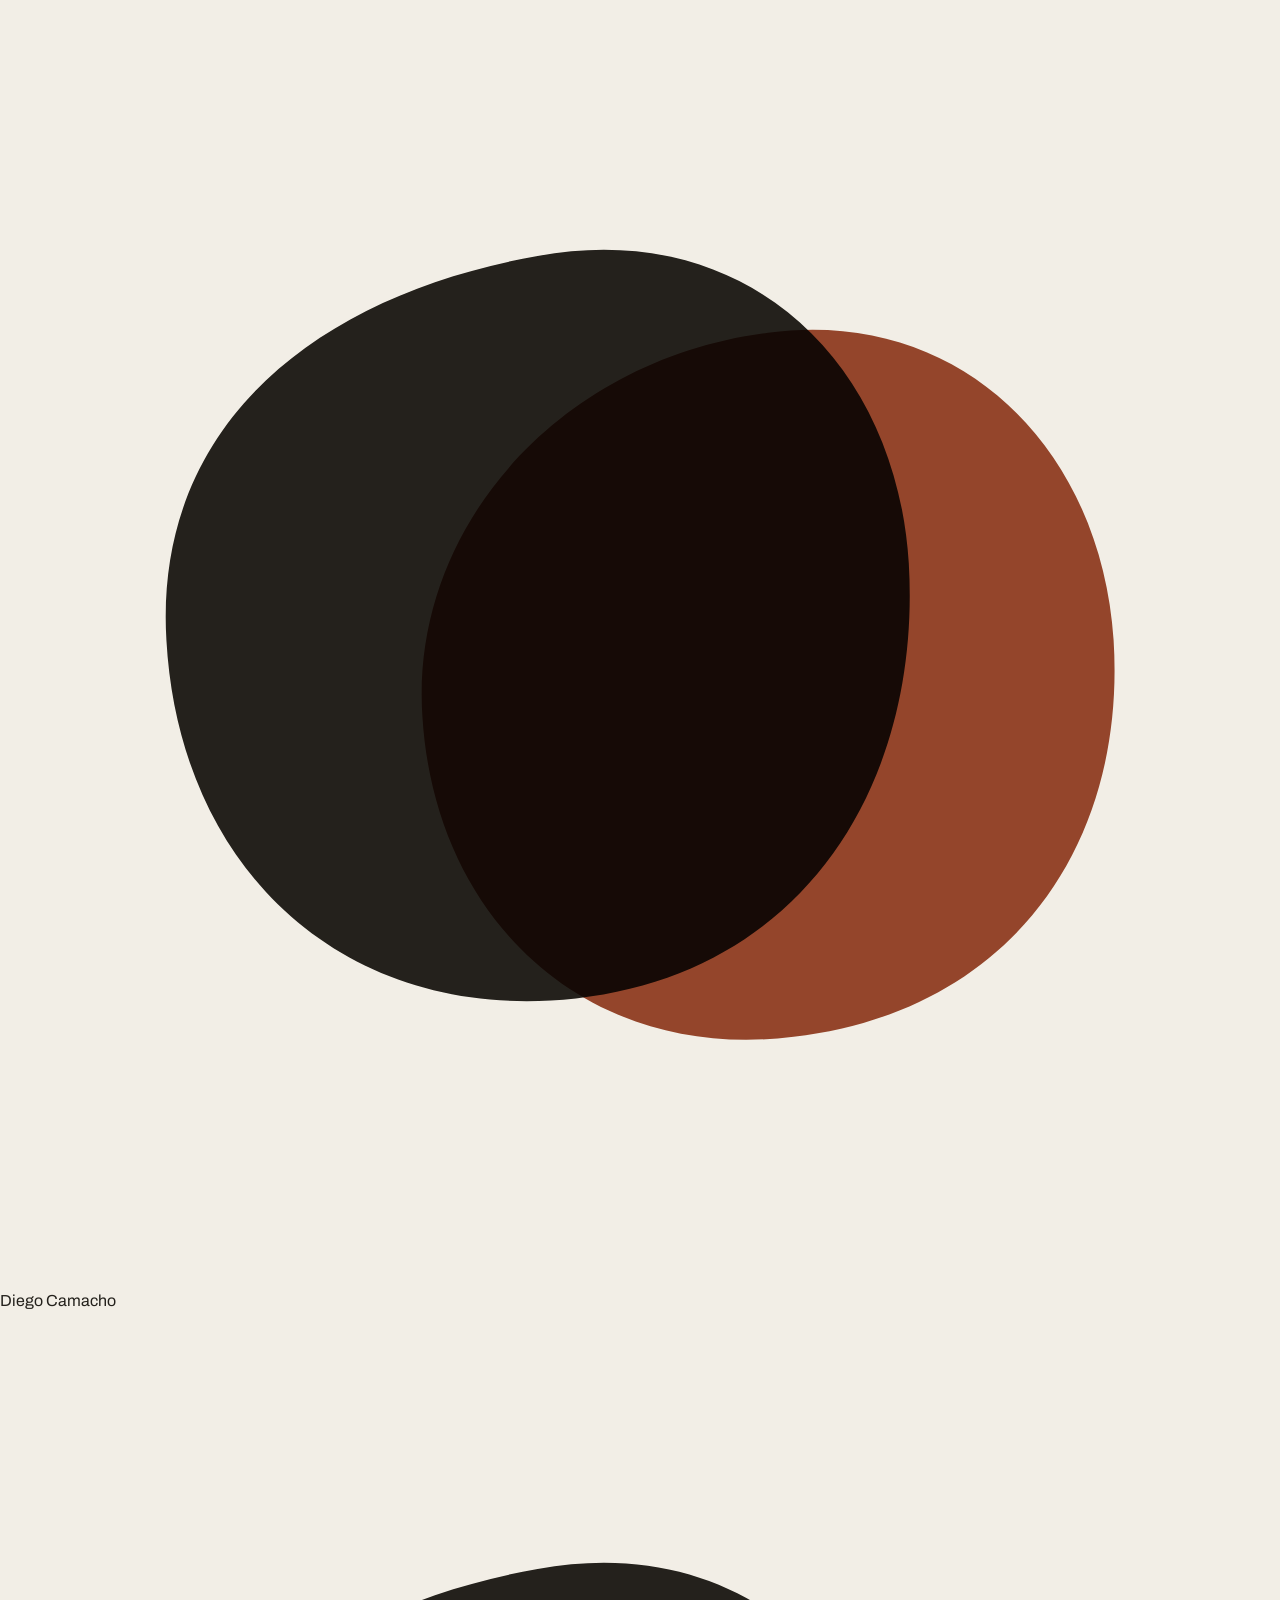
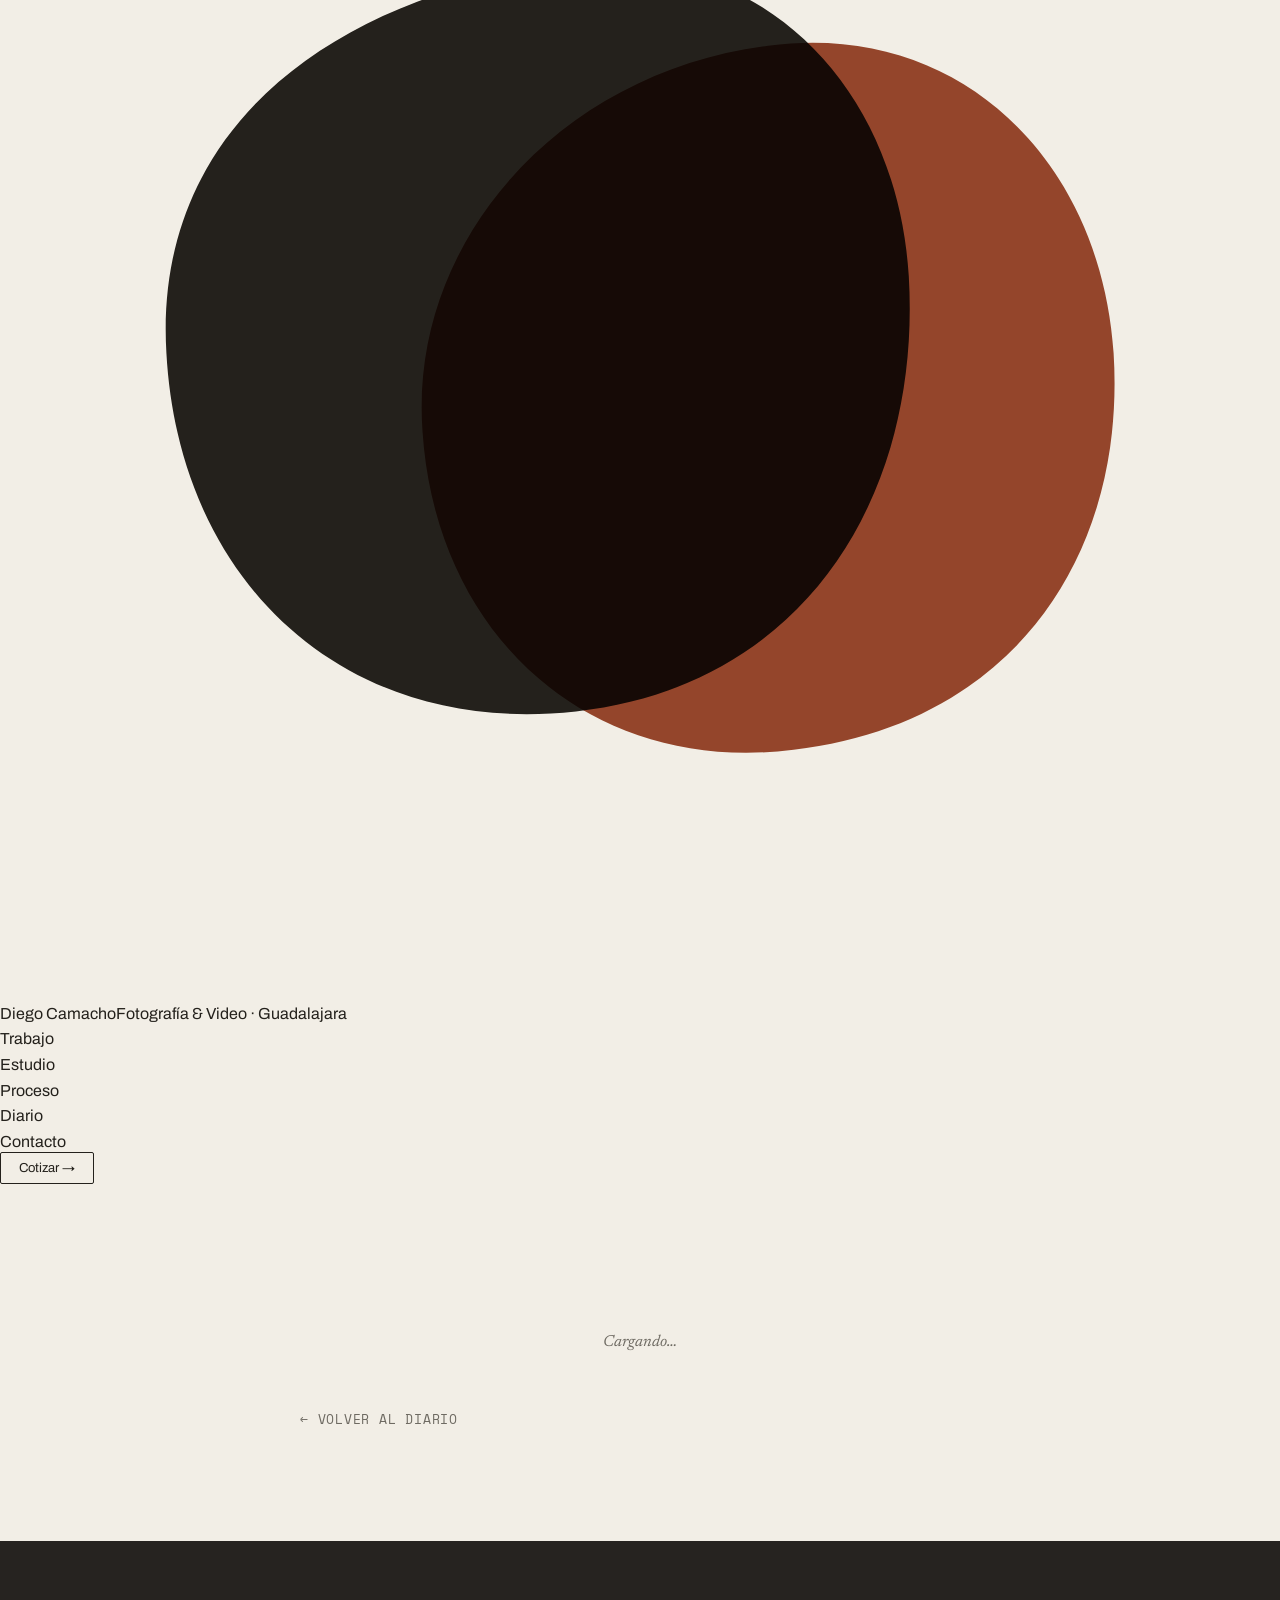
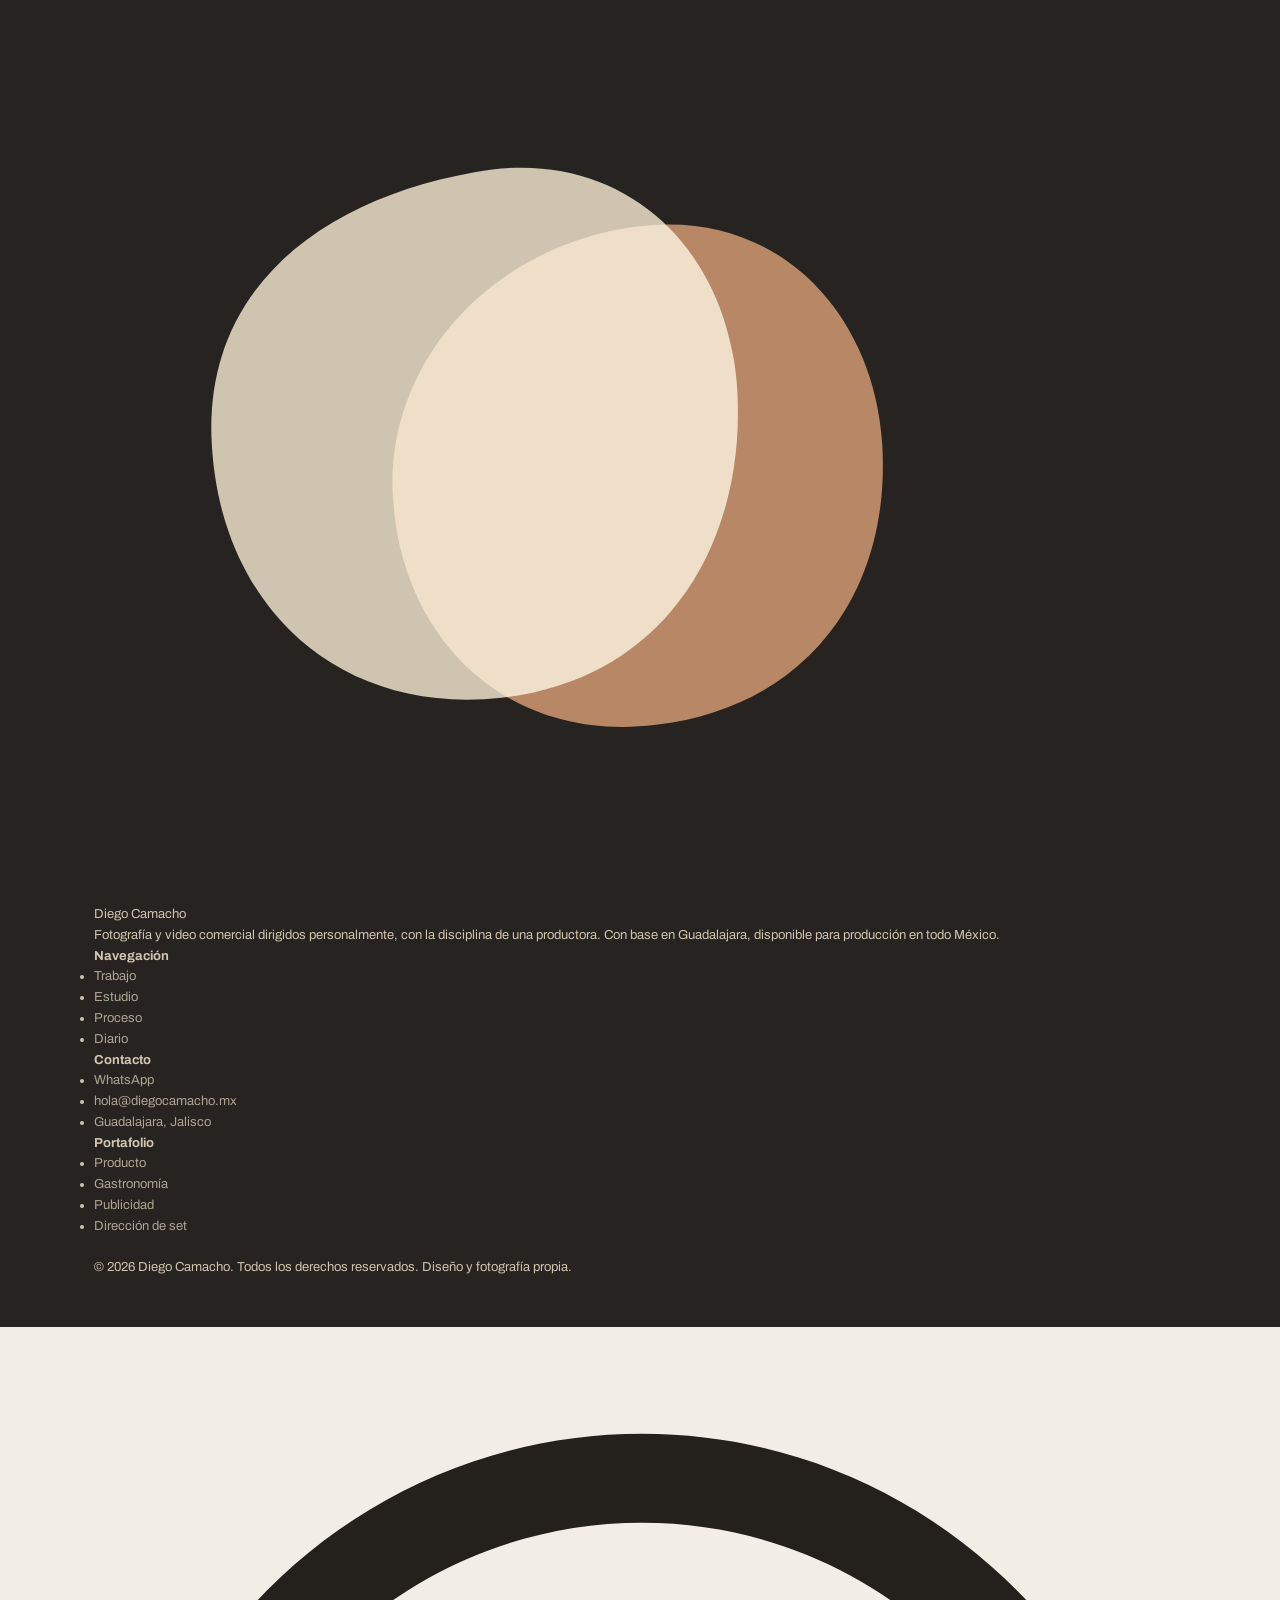
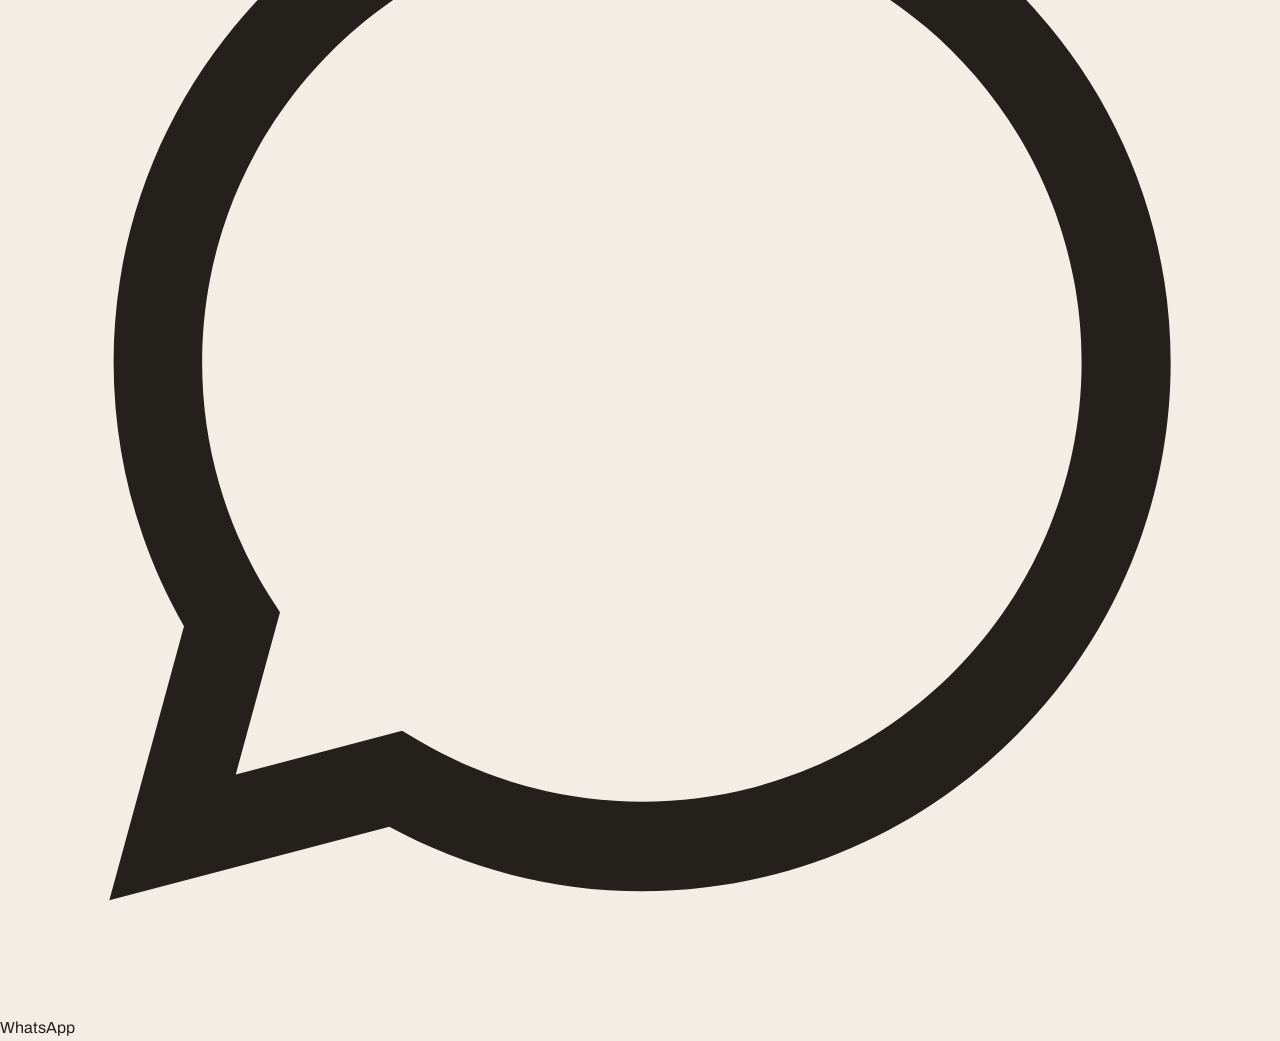
==== diario-post.html @ 1f3a3c50 "Add files via upload" ====
<!DOCTYPE html>
<html lang="es">
<head>
<meta charset="UTF-8">
<meta name="viewport" content="width=device-width, initial-scale=1.0">

<title>Diario — Diego Camacho</title>
<meta name="description" content="Artículo del diario de Diego Camacho.">
<link rel="canonical" href="https://www.diegocamacho.mx/diario-post.html">
<link rel="icon" href="assets/favicon.ico">
<link rel="apple-touch-icon" href="assets/apple-touch-icon.png">

<meta property="og:type" content="website">
<meta property="og:url" content="https://www.diegocamacho.mx/diario-post.html">
<meta property="og:title" content="Diario — Diego Camacho">
<meta property="og:description" content="Artículo del diario de Diego Camacho.">
<meta property="og:locale" content="es_MX">
<meta name="twitter:card" content="summary_large_image">
<meta name="twitter:title" content="Diario — Diego Camacho">
<meta name="twitter:description" content="Artículo del diario de Diego Camacho.">

<script type="application/ld+json">
{
  "@context": "https://schema.org",
  "@type": "Person",
  "@id": "https://www.diegocamacho.mx/#persona",
  "name": "Diego Camacho",
  "jobTitle": "Fotógrafo y director audiovisual comercial",
  "description": "Firma audiovisual de autor con operación de productora. Fotografía y video comercial en Guadalajara, con 16 años de experiencia dirigiendo imagen para marcas.",
  "url": "https://www.diegocamacho.mx/",
  "address": { "@type": "PostalAddress", "addressLocality": "Guadalajara", "addressRegion": "Jalisco", "addressCountry": "MX" },
  "knowsAbout": ["Fotografía de producto", "Fotografía gastronómica", "Fotografía publicitaria", "Dirección de set", "Producción audiovisual"],
  "makesOffer": {
    "@type": "Offer",
    "priceSpecification": { "@type": "PriceSpecification", "price": "Cotización por proyecto" },
    "itemOffered": { "@type": "Service", "name": "Fotografía y video comercial", "description": "Producción fotográfica y audiovisual dirigida personalmente para marcas: producto, gastronomía, publicidad y dirección de set." }
  }
}
</script>

<link rel="preconnect" href="https://fonts.googleapis.com">
<link rel="preconnect" href="https://fonts.gstatic.com" crossorigin>
<link href="https://fonts.googleapis.com/css2?family=Newsreader:ital,opsz,wght@0,6..72,300;0,6..72,400;0,6..72,500;0,6..72,600;1,6..72,300;1,6..72,400&family=Archivo:wght@400;500;600;700&family=Space+Mono:wght@400;700&display=swap" rel="stylesheet">
<link rel="stylesheet" href="assets/style.css">
<script defer src="assets/app.js"></script>
</head>
<body>

<div class="preloader" id="preloader">
  <div class="preloader-mark"><svg viewBox="0 0 100 100" xmlns="http://www.w3.org/2000/svg"><path d="M42,20 C58,17 70,28 71,44 C72,61 63,76 45,78 C27,80 14,68 13,50 C12,33 25,23 42,20 Z" fill="#24211C"/><path d="M60,26 C75,24 86,35 87,50 C88,66 79,79 62,81 C46,83 34,72 33,56 C32,41 44,28 60,26 Z" fill="#9C4A2F" style="mix-blend-mode:multiply"/></svg><span>Diego Camacho</span></div>
  <div class="preloader-rule"></div>
</div>
<header id="header">
  <nav class="nav">
    <a href="index.html" class="logo" aria-label="Diego Camacho — inicio">
      <span class="logo-mark"><svg viewBox="0 0 100 100" xmlns="http://www.w3.org/2000/svg"><path d="M42,20 C58,17 70,28 71,44 C72,61 63,76 45,78 C27,80 14,68 13,50 C12,33 25,23 42,20 Z" fill="#24211C"/><path d="M60,26 C75,24 86,35 87,50 C88,66 79,79 62,81 C46,83 34,72 33,56 C32,41 44,28 60,26 Z" fill="#9C4A2F" style="mix-blend-mode:multiply"/></svg></span>
      <span class="logo-text">Diego Camacho<span class="logo-sub">Fotografía &amp; Video · Guadalajara</span></span>
    </a>
    <ul class="nav-links"><li><a href="index.html#trabajo">Trabajo</a></li><li><a href="index.html#sobre-mi">Estudio</a></li><li><a href="index.html#proceso">Proceso</a></li><li><a href="diario.html" class="active">Diario</a></li><li><a href="index.html#contacto">Contacto</a></li></ul>
    <a class="nav-cta" data-site-wa data-wa-msg="Hola, vi tu portafolio y quiero platicar sobre un proyecto." href="#" target="_blank">Cotizar →</a>
  </nav>
</header>
<main>

  <section style="padding-top:150px">
    <div class="wrap">
      <div id="postRoot"><p class="muted" style="text-align:center;font-family:Newsreader,serif;font-style:italic">Cargando…</p></div>
      <p style="max-width:680px;margin:50px auto 0"><a href="diario.html" style="font-family:'Space Mono',monospace;font-size:.8rem;letter-spacing:.06em;text-transform:uppercase;color:var(--gris)">← Volver al diario</a></p>
    </div>
  </section>
</main>

<footer>
  <div class="wrap">
    <div class="footer-top">
      <div class="footer-brand">
        <div class="footer-logo"><svg viewBox="0 0 100 100" xmlns="http://www.w3.org/2000/svg"><path d="M42,20 C58,17 70,28 71,44 C72,61 63,76 45,78 C27,80 14,68 13,50 C12,33 25,23 42,20 Z" fill="#CFC4B0"/><path d="M60,26 C75,24 86,35 87,50 C88,66 79,79 62,81 C46,83 34,72 33,56 C32,41 44,28 60,26 Z" fill="#C98A5E" opacity="0.85" style="mix-blend-mode:screen"/></svg>Diego Camacho</div>
        <p>Fotografía y video comercial dirigidos personalmente, con la disciplina de una productora. Con base en Guadalajara, disponible para producción en todo México.</p>
      </div>
      <div><h4>Navegación</h4><ul>
        <li><a href="index.html#trabajo">Trabajo</a></li>
        <li><a href="index.html#sobre-mi">Estudio</a></li>
        <li><a href="index.html#proceso">Proceso</a></li>
        <li><a href="diario.html">Diario</a></li>
      </ul></div>
      <div><h4>Contacto</h4><ul>
        <li><a data-site-wa href="#" target="_blank">WhatsApp</a></li>
        <li><a data-site-mail="text" href="#">hola@diegocamacho.mx</a></li>
        <li><a href="#">Guadalajara, Jalisco</a></li>
      </ul></div>
      <div><h4>Portafolio</h4><ul>
        <li><a href="producto.html">Producto</a></li>
        <li><a href="gastronomia.html">Gastronomía</a></li>
        <li><a href="publicidad.html">Publicidad</a></li>
        <li><a href="direccion.html">Dirección de set</a></li>
      </ul></div>
    </div>
    <div class="footer-bottom">
      <span>© 2026 Diego Camacho. Todos los derechos reservados.</span>
      <span>Diseño y fotografía propia.</span>
    </div>
  </div>
</footer>

<a class="whatsapp-float" id="whatsappFloat" data-site-wa data-wa-msg="Hola, vi tu portafolio y tengo una duda." href="#" target="_blank">
  <svg viewBox="0 0 24 24" fill="currentColor"><path d="M12.04 2c-5.46 0-9.91 4.45-9.91 9.91 0 1.75.46 3.45 1.32 4.95L2.05 22l5.25-1.38c1.45.79 3.08 1.21 4.74 1.21 5.46 0 9.91-4.45 9.91-9.91S17.5 2 12.04 2zm0 18.15c-1.48 0-2.93-.4-4.2-1.15l-.3-.18-3.12.82.83-3.04-.2-.31a8.21 8.21 0 01-1.26-4.38c0-4.54 3.7-8.24 8.25-8.24 4.54 0 8.24 3.7 8.24 8.24 0 4.55-3.7 8.24-8.24 8.24z"/></svg><span>WhatsApp</span>
</a>

</body>
</html>
---- assets/style.css ----
:root{
  --tinta:#24211C; --papel:#F2EEE6; --lino:#DCD5C6; --barro:#9C4A2F;
  --nogal:#262320; --hueso:#CFC4B0; --cobre:#C98A5E; --gris:#6E6A62;
}
*{box-sizing:border-box;margin:0;padding:0}
html{scroll-behavior:smooth}
body{background:var(--papel);color:var(--tinta);font-family:Archivo,system-ui,sans-serif;font-weight:400;line-height:1.6;-webkit-font-smoothing:antialiased}
h1,h2,h3,.serif{font-family:Newsreader,Georgia,serif;font-weight:400;letter-spacing:-.01em}
em{color:var(--barro);font-style:italic}
a{color:inherit;text-decoration:none}
.wrap{max-width:1180px;margin:0 auto;padding:0 clamp(20px,4vw,44px)}
.eyebrow{font-size:12px;letter-spacing:.26em;text-transform:uppercase;color:var(--barro);font-weight:600}
.muted{color:var(--gris)}

/* NAV */
nav.top{position:sticky;top:0;z-index:50;background:rgba(242,238,230,.9);backdrop-filter:blur(8px);border-bottom:1px solid var(--lino)}
nav.top .wrap{display:flex;align-items:center;justify-content:space-between;height:70px}
nav.top .brand{display:flex;align-items:center;gap:12px;font-family:Newsreader,serif;font-size:20px}
nav.top .brand img{width:30px;height:30px}
nav.top .links{display:flex;gap:28px;font-size:14px}
nav.top .links a{color:var(--tinta);opacity:.75;transition:opacity .2s}
nav.top .links a:hover,nav.top .links a.active{opacity:1;color:var(--barro)}
.nav-cta{border:1px solid var(--tinta);padding:8px 18px;border-radius:2px;font-size:13px}
.nav-cta:hover{background:var(--tinta);color:var(--papel)}
@media(max-width:720px){nav.top .links{display:none}}

/* HERO */
.hero{background:var(--nogal);color:var(--hueso);padding:clamp(70px,12vw,140px) 0 clamp(60px,9vw,110px)}
.hero .sym{width:66px;height:66px;margin-bottom:40px}
.hero h1{color:var(--papel);font-size:clamp(40px,7vw,82px);font-weight:300;line-height:1.02}
.hero p.lede{color:var(--hueso);max-width:560px;margin-top:32px;font-size:clamp(16px,2vw,19px);font-weight:300}
.hero .meta{margin-top:44px;display:flex;gap:34px;flex-wrap:wrap;font-size:13px;letter-spacing:.04em;color:var(--cobre)}

/* SECTION */
section{padding:clamp(64px,9vw,110px) 0}
.sec-head{max-width:640px;margin-bottom:48px}
.sec-head h2{font-size:clamp(28px,4vw,44px);margin:12px 0}
.line-sym{display:flex;align-items:center;gap:16px;margin:0 0 8px}
.line-sym hr{flex:1;border:none;border-top:1px solid var(--lino)}
.line-sym img{width:20px;height:20px;opacity:.7}

/* OBRA GRID (placeholders) */
.grid{display:grid;grid-template-columns:repeat(auto-fill,minmax(min(340px,100%),1fr));gap:14px}
.slot{position:relative;aspect-ratio:4/5;background:var(--lino);overflow:hidden;display:flex;align-items:center;justify-content:center;border:1px solid #ccc4b4}
.slot.wide{aspect-ratio:16/10;grid-column:span 2}
@media(max-width:720px){.slot.wide{grid-column:span 1}}
.slot img{width:100%;height:100%;object-fit:cover;display:block}
.slot .ph{text-align:center;color:var(--gris);font-size:12px;padding:16px;line-height:1.5}
.slot .ph b{display:block;font-family:Newsreader,serif;font-size:16px;color:var(--tinta);margin-bottom:4px;font-style:italic}
.ficha{display:flex;justify-content:space-between;font-size:12px;color:var(--gris);margin-top:8px;letter-spacing:.02em}
.ficha .n{color:var(--barro)}

/* OFERTAS */
.ofertas{display:grid;grid-template-columns:repeat(auto-fit,minmax(min(300px,100%),1fr));gap:18px}
.oferta{border:1px solid var(--lino);background:#FBF9F4;padding:34px 30px;display:flex;flex-direction:column}
.oferta .k{font-size:12px;letter-spacing:.2em;text-transform:uppercase;color:var(--barro);font-weight:600}
.oferta h3{font-size:28px;margin:10px 0 4px}
.oferta .role{font-size:13px;color:var(--gris);margin-bottom:18px}
.oferta p{font-size:14.5px;color:#45413A;flex:1}
.oferta .price{margin-top:22px;font-family:Newsreader,serif;font-size:22px;color:var(--tinta)}
.oferta .price small{display:block;font-family:Archivo;font-size:12px;color:var(--gris);letter-spacing:.02em;margin-top:2px}

/* PROCESO */
.proceso{display:grid;grid-template-columns:repeat(auto-fit,minmax(min(220px,100%),1fr));gap:20px;counter-reset:step}
.step{padding-top:20px;border-top:2px solid var(--barro)}
.step .num{font-family:Newsreader,serif;font-size:15px;color:var(--barro)}
.step h4{font-family:Newsreader,serif;font-size:20px;margin:6px 0 8px;font-weight:500}
.step p{font-size:13.5px;color:#45413A}

/* SOBRE / CONTACTO */
.split{display:grid;grid-template-columns:1.1fr .9fr;gap:60px;align-items:start}
@media(max-width:820px){.split{grid-template-columns:1fr;gap:36px}}
.contact-card{background:var(--nogal);color:var(--hueso);padding:44px 40px}
.contact-card h2{color:var(--papel)}
.contact-card a.big{display:inline-block;margin-top:8px;font-family:Newsreader,serif;font-size:26px;color:var(--cobre)}
.btn{display:inline-block;margin-top:26px;background:var(--barro);color:var(--papel);padding:14px 30px;font-size:14px;letter-spacing:.03em;border-radius:2px}
.btn:hover{background:#88402a}

/* FOOTER */
footer{background:var(--nogal);color:var(--hueso);padding:50px 0;font-size:13px}
footer .wrap{display:flex;justify-content:space-between;flex-wrap:wrap;gap:20px;align-items:center}
footer .brand{display:flex;align-items:center;gap:12px;font-family:Newsreader,serif;font-size:18px;color:var(--papel)}
footer .brand img{width:26px;height:26px}
footer a{color:var(--hueso);opacity:.8}
footer a:hover{opacity:1;color:var(--cobre)}
.tag{font-size:12px;color:var(--gris);letter-spacing:.04em}
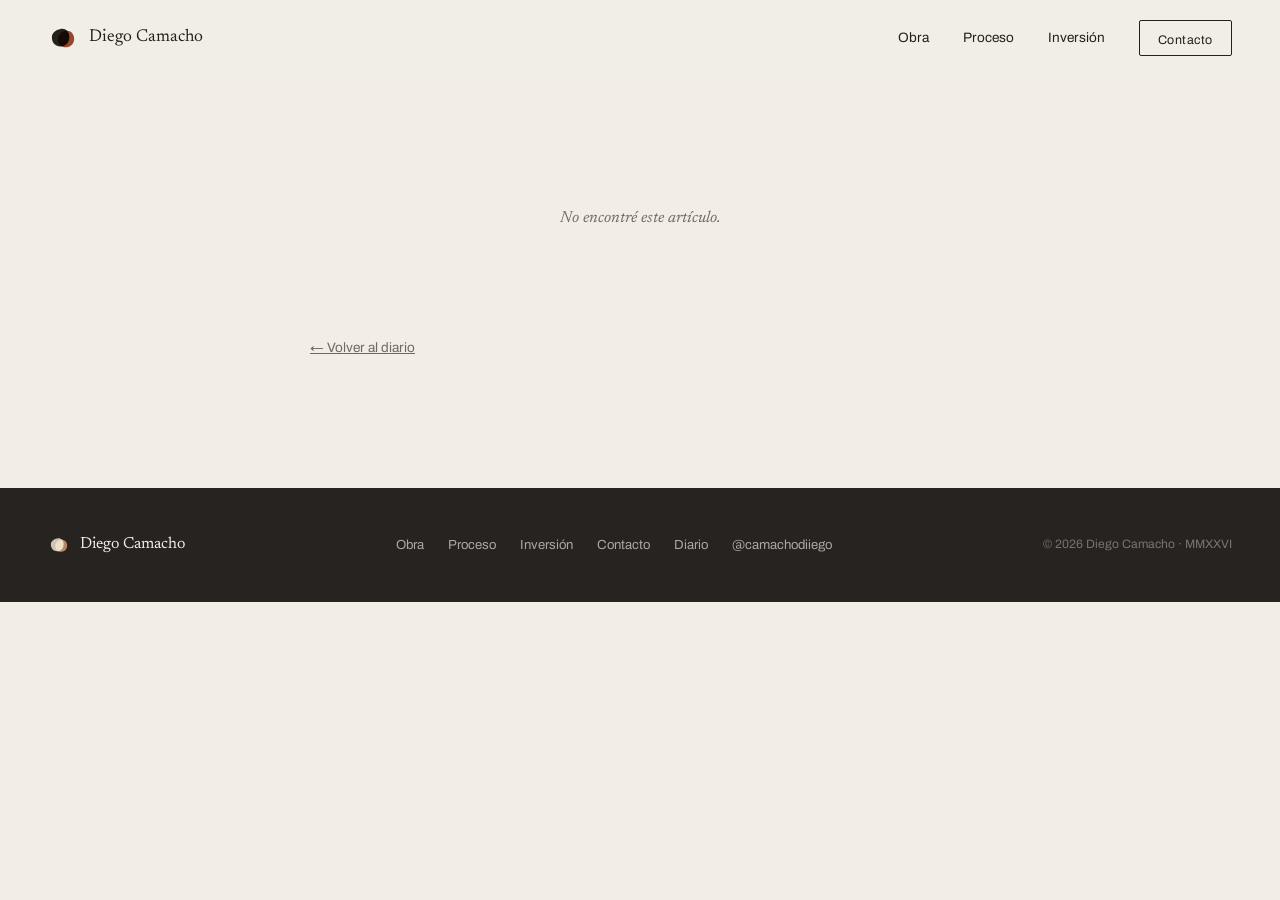
==== commit f1d06254: "Add files via upload" ====
--- a/diario-post.html
+++ b/diario-post.html
@@ -3,108 +3,49 @@
 <head>
 <meta charset="UTF-8">
 <meta name="viewport" content="width=device-width, initial-scale=1.0">
-
 <title>Diario — Diego Camacho</title>
 <meta name="description" content="Artículo del diario de Diego Camacho.">
 <link rel="canonical" href="https://www.diegocamacho.mx/diario-post.html">
 <link rel="icon" href="assets/favicon.ico">
 <link rel="apple-touch-icon" href="assets/apple-touch-icon.png">
-
-<meta property="og:type" content="website">
-<meta property="og:url" content="https://www.diegocamacho.mx/diario-post.html">
-<meta property="og:title" content="Diario — Diego Camacho">
-<meta property="og:description" content="Artículo del diario de Diego Camacho.">
-<meta property="og:locale" content="es_MX">
-<meta name="twitter:card" content="summary_large_image">
-<meta name="twitter:title" content="Diario — Diego Camacho">
-<meta name="twitter:description" content="Artículo del diario de Diego Camacho.">
-
-<script type="application/ld+json">
-{
-  "@context": "https://schema.org",
-  "@type": "Person",
-  "@id": "https://www.diegocamacho.mx/#persona",
-  "name": "Diego Camacho",
-  "jobTitle": "Fotógrafo y director audiovisual comercial",
-  "description": "Firma audiovisual de autor con operación de productora. Fotografía y video comercial en Guadalajara, con 16 años de experiencia dirigiendo imagen para marcas.",
-  "url": "https://www.diegocamacho.mx/",
-  "address": { "@type": "PostalAddress", "addressLocality": "Guadalajara", "addressRegion": "Jalisco", "addressCountry": "MX" },
-  "knowsAbout": ["Fotografía de producto", "Fotografía gastronómica", "Fotografía publicitaria", "Dirección de set", "Producción audiovisual"],
-  "makesOffer": {
-    "@type": "Offer",
-    "priceSpecification": { "@type": "PriceSpecification", "price": "Cotización por proyecto" },
-    "itemOffered": { "@type": "Service", "name": "Fotografía y video comercial", "description": "Producción fotográfica y audiovisual dirigida personalmente para marcas: producto, gastronomía, publicidad y dirección de set." }
-  }
-}
-</script>
-
 <link rel="preconnect" href="https://fonts.googleapis.com">
 <link rel="preconnect" href="https://fonts.gstatic.com" crossorigin>
-<link href="https://fonts.googleapis.com/css2?family=Newsreader:ital,opsz,wght@0,6..72,300;0,6..72,400;0,6..72,500;0,6..72,600;1,6..72,300;1,6..72,400&family=Archivo:wght@400;500;600;700&family=Space+Mono:wght@400;700&display=swap" rel="stylesheet">
+<link href="https://fonts.googleapis.com/css2?family=Newsreader:ital,opsz,wght@0,6..72,300;0,6..72,400;1,6..72,300;1,6..72,400&family=Archivo:wght@400;500;600;700&display=swap" rel="stylesheet">
 <link rel="stylesheet" href="assets/style.css">
 <script defer src="assets/app.js"></script>
 </head>
 <body>
-
-<div class="preloader" id="preloader">
-  <div class="preloader-mark"><svg viewBox="0 0 100 100" xmlns="http://www.w3.org/2000/svg"><path d="M42,20 C58,17 70,28 71,44 C72,61 63,76 45,78 C27,80 14,68 13,50 C12,33 25,23 42,20 Z" fill="#24211C"/><path d="M60,26 C75,24 86,35 87,50 C88,66 79,79 62,81 C46,83 34,72 33,56 C32,41 44,28 60,26 Z" fill="#9C4A2F" style="mix-blend-mode:multiply"/></svg><span>Diego Camacho</span></div>
-  <div class="preloader-rule"></div>
-</div>
 <header id="header">
   <nav class="nav">
-    <a href="index.html" class="logo" aria-label="Diego Camacho — inicio">
-      <span class="logo-mark"><svg viewBox="0 0 100 100" xmlns="http://www.w3.org/2000/svg"><path d="M42,20 C58,17 70,28 71,44 C72,61 63,76 45,78 C27,80 14,68 13,50 C12,33 25,23 42,20 Z" fill="#24211C"/><path d="M60,26 C75,24 86,35 87,50 C88,66 79,79 62,81 C46,83 34,72 33,56 C32,41 44,28 60,26 Z" fill="#9C4A2F" style="mix-blend-mode:multiply"/></svg></span>
-      <span class="logo-text">Diego Camacho<span class="logo-sub">Fotografía &amp; Video · Guadalajara</span></span>
-    </a>
-    <ul class="nav-links"><li><a href="index.html#trabajo">Trabajo</a></li><li><a href="index.html#sobre-mi">Estudio</a></li><li><a href="index.html#proceso">Proceso</a></li><li><a href="diario.html" class="active">Diario</a></li><li><a href="index.html#contacto">Contacto</a></li></ul>
-    <a class="nav-cta" data-site-wa data-wa-msg="Hola, vi tu portafolio y quiero platicar sobre un proyecto." href="#" target="_blank">Cotizar →</a>
+    <a href="#top" class="logo" aria-label="Diego Camacho — inicio"><span class="logo-mark"><svg viewBox="0 0 100 100" xmlns="http://www.w3.org/2000/svg"><path d="M42,20 C58,17 70,28 71,44 C72,61 63,76 45,78 C27,80 14,68 13,50 C12,33 25,23 42,20 Z" fill="#24211C"/><path d="M60,26 C75,24 86,35 87,50 C88,66 79,79 62,81 C46,83 34,72 33,56 C32,41 44,28 60,26 Z" fill="#9C4A2F" style="mix-blend-mode:multiply"/></svg></span><span class="logo-text">Diego Camacho</span></a>
+    <ul class="nav-links">
+      <li><a href="#obra">Obra</a></li>
+      <li><a href="#proceso">Proceso</a></li>
+      <li><a href="#inversion">Inversión</a></li>
+      <li><a class="nav-cta" href="#contacto">Contacto</a></li>
+    </ul>
+    <button class="hamburger" id="hamburger" aria-label="Abrir menú" aria-expanded="false"><span></span><span></span><span></span></button>
   </nav>
 </header>
-<main>
-
-  <section style="padding-top:150px">
-    <div class="wrap">
-      <div id="postRoot"><p class="muted" style="text-align:center;font-family:Newsreader,serif;font-style:italic">Cargando…</p></div>
-      <p style="max-width:680px;margin:50px auto 0"><a href="diario.html" style="font-family:'Space Mono',monospace;font-size:.8rem;letter-spacing:.06em;text-transform:uppercase;color:var(--gris)">← Volver al diario</a></p>
-    </div>
-  </section>
-</main>
-
-<footer>
-  <div class="wrap">
-    <div class="footer-top">
-      <div class="footer-brand">
-        <div class="footer-logo"><svg viewBox="0 0 100 100" xmlns="http://www.w3.org/2000/svg"><path d="M42,20 C58,17 70,28 71,44 C72,61 63,76 45,78 C27,80 14,68 13,50 C12,33 25,23 42,20 Z" fill="#CFC4B0"/><path d="M60,26 C75,24 86,35 87,50 C88,66 79,79 62,81 C46,83 34,72 33,56 C32,41 44,28 60,26 Z" fill="#C98A5E" opacity="0.85" style="mix-blend-mode:screen"/></svg>Diego Camacho</div>
-        <p>Fotografía y video comercial dirigidos personalmente, con la disciplina de una productora. Con base en Guadalajara, disponible para producción en todo México.</p>
-      </div>
-      <div><h4>Navegación</h4><ul>
-        <li><a href="index.html#trabajo">Trabajo</a></li>
-        <li><a href="index.html#sobre-mi">Estudio</a></li>
-        <li><a href="index.html#proceso">Proceso</a></li>
-        <li><a href="diario.html">Diario</a></li>
-      </ul></div>
-      <div><h4>Contacto</h4><ul>
-        <li><a data-site-wa href="#" target="_blank">WhatsApp</a></li>
-        <li><a data-site-mail="text" href="#">hola@diegocamacho.mx</a></li>
-        <li><a href="#">Guadalajara, Jalisco</a></li>
-      </ul></div>
-      <div><h4>Portafolio</h4><ul>
-        <li><a href="producto.html">Producto</a></li>
-        <li><a href="gastronomia.html">Gastronomía</a></li>
-        <li><a href="publicidad.html">Publicidad</a></li>
-        <li><a href="direccion.html">Dirección de set</a></li>
-      </ul></div>
-    </div>
-    <div class="footer-bottom">
-      <span>© 2026 Diego Camacho. Todos los derechos reservados.</span>
-      <span>Diseño y fotografía propia.</span>
-    </div>
+<div class="mobile-menu" id="mobileMenu">
+  <a href="#obra">Obra</a><a href="#proceso">Proceso</a><a href="#inversion">Inversión</a>
+  <a class="nav-cta" href="#contacto">Contacto</a>
+</div>
+<main><section style="padding-top:150px"><div class="wrap">
+  <div id="postRoot"><p class="muted" style="text-align:center;font-family:Newsreader,serif;font-style:italic">Cargando…</p></div>
+  <p style="max-width:660px;margin:46px auto 0"><a href="diario.html" style="font-size:.85rem;color:var(--gris)">← Volver al diario</a></p>
+</div></section></main><footer>
+  <div class="wrap footer-row">
+    <div class="footer-brand"><svg viewBox="0 0 100 100" xmlns="http://www.w3.org/2000/svg"><path d="M42,20 C58,17 70,28 71,44 C72,61 63,76 45,78 C27,80 14,68 13,50 C12,33 25,23 42,20 Z" fill="#CFC4B0"/><path d="M60,26 C75,24 86,35 87,50 C88,66 79,79 62,81 C46,83 34,72 33,56 C32,41 44,28 60,26 Z" fill="#C98A5E" opacity="0.85" style="mix-blend-mode:screen"/></svg>Diego Camacho</div>
+    <ul class="footer-links">
+      <li><a href="#obra">Obra</a></li>
+      <li><a href="#proceso">Proceso</a></li>
+      <li><a href="#inversion">Inversión</a></li>
+      <li><a href="#contacto">Contacto</a></li>
+      <li><a href="diario.html">Diario</a></li>
+      <li><a href="https://instagram.com/camachodiiego" target="_blank">@camachodiiego</a></li>
+    </ul>
+    <span class="footer-credit">© 2026 Diego Camacho · MMXXVI</span>
   </div>
 </footer>
-
-<a class="whatsapp-float" id="whatsappFloat" data-site-wa data-wa-msg="Hola, vi tu portafolio y tengo una duda." href="#" target="_blank">
-  <svg viewBox="0 0 24 24" fill="currentColor"><path d="M12.04 2c-5.46 0-9.91 4.45-9.91 9.91 0 1.75.46 3.45 1.32 4.95L2.05 22l5.25-1.38c1.45.79 3.08 1.21 4.74 1.21 5.46 0 9.91-4.45 9.91-9.91S17.5 2 12.04 2zm0 18.15c-1.48 0-2.93-.4-4.2-1.15l-.3-.18-3.12.82.83-3.04-.2-.31a8.21 8.21 0 01-1.26-4.38c0-4.54 3.7-8.24 8.25-8.24 4.54 0 8.24 3.7 8.24 8.24 0 4.55-3.7 8.24-8.24 8.24z"/></svg><span>WhatsApp</span>
-</a>
-
-</body>
-</html>
+</body></html>
--- a/assets/style.css
+++ b/assets/style.css
@@ -1,86 +1,201 @@
 :root{
   --tinta:#24211C; --papel:#F2EEE6; --lino:#DCD5C6; --barro:#9C4A2F;
   --nogal:#262320; --hueso:#CFC4B0; --cobre:#C98A5E; --gris:#6E6A62;
+  --crema:#FBF9F4; --linea: rgba(36,33,28,.14);
+  --ease: cubic-bezier(.22,.61,.36,1);
 }
-*{box-sizing:border-box;margin:0;padding:0}
+*{margin:0;padding:0;box-sizing:border-box}
 html{scroll-behavior:smooth}
-body{background:var(--papel);color:var(--tinta);font-family:Archivo,system-ui,sans-serif;font-weight:400;line-height:1.6;-webkit-font-smoothing:antialiased}
-h1,h2,h3,.serif{font-family:Newsreader,Georgia,serif;font-weight:400;letter-spacing:-.01em}
-em{color:var(--barro);font-style:italic}
-a{color:inherit;text-decoration:none}
-.wrap{max-width:1180px;margin:0 auto;padding:0 clamp(20px,4vw,44px)}
-.eyebrow{font-size:12px;letter-spacing:.26em;text-transform:uppercase;color:var(--barro);font-weight:600}
+body{background:var(--papel);color:var(--tinta);font-family:Archivo,system-ui,sans-serif;font-weight:400;line-height:1.62;-webkit-font-smoothing:antialiased;overflow-x:hidden}
+@media(prefers-reduced-motion:reduce){html{scroll-behavior:auto}*{animation:none!important;transition:none!important}}
+img{display:block;max-width:100%}
+a{color:inherit}
+:focus-visible{outline:2px solid var(--barro);outline-offset:3px}
+.wrap{max-width:1280px;margin:0 auto;padding:0 clamp(20px,4.5vw,48px)}
+h1,h2,h3{font-family:Newsreader,Georgia,serif;font-weight:300;letter-spacing:-.01em;line-height:1.06}
+em{font-style:italic;color:var(--barro);font-weight:300}
+.eyebrow{font-family:Archivo,sans-serif;font-size:11.5px;letter-spacing:.28em;text-transform:uppercase;color:var(--barro);font-weight:600}
+.eyebrow.muted{color:var(--gris)}
 .muted{color:var(--gris)}
 
-/* NAV */
-nav.top{position:sticky;top:0;z-index:50;background:rgba(242,238,230,.9);backdrop-filter:blur(8px);border-bottom:1px solid var(--lino)}
-nav.top .wrap{display:flex;align-items:center;justify-content:space-between;height:70px}
-nav.top .brand{display:flex;align-items:center;gap:12px;font-family:Newsreader,serif;font-size:20px}
-nav.top .brand img{width:30px;height:30px}
-nav.top .links{display:flex;gap:28px;font-size:14px}
-nav.top .links a{color:var(--tinta);opacity:.75;transition:opacity .2s}
-nav.top .links a:hover,nav.top .links a.active{opacity:1;color:var(--barro)}
-.nav-cta{border:1px solid var(--tinta);padding:8px 18px;border-radius:2px;font-size:13px}
+/* ===================== PRELOADER (solo un fundido — el logo no se anima) ===================== */
+.preloader{position:fixed;inset:0;z-index:1000;background:var(--papel);display:flex;align-items:center;justify-content:center;transition:opacity .9s var(--ease),visibility .9s var(--ease)}
+.preloader.done{opacity:0;visibility:hidden;pointer-events:none}
+.preloader-mark{opacity:0;transition:opacity 1s var(--ease)}
+.preloader.ready .preloader-mark{opacity:1}
+.preloader-mark svg{width:46px;height:46px}
+
+/* ===================== NAV ===================== */
+header{position:fixed;top:0;left:0;right:0;z-index:100;background:rgba(242,238,230,.86);backdrop-filter:blur(12px);transition:border-color .3s}
+header{border-bottom:1px solid transparent}
+header.scrolled{border-bottom-color:var(--linea)}
+.nav{display:flex;align-items:center;justify-content:space-between;padding:20px clamp(20px,4.5vw,48px);max-width:1280px;margin:0 auto}
+.logo{display:flex;align-items:center;gap:11px;text-decoration:none}
+.logo-mark{width:30px;height:30px;flex-shrink:0}
+.logo-text{font-family:Newsreader,serif;font-weight:400;font-size:1.08rem;color:var(--tinta)}
+.nav-links{display:flex;align-items:center;gap:34px;list-style:none;font-size:.85rem}
+.nav-links a{text-decoration:none;position:relative;padding-bottom:5px;color:var(--tinta)}
+.nav-links a::after{content:'';position:absolute;left:0;bottom:0;width:0;height:1px;background:var(--tinta);transition:width .3s var(--ease)}
+.nav-links a:hover::after{width:100%}
+.nav-cta{display:inline-flex;align-items:center;font-size:.78rem;letter-spacing:.04em;text-decoration:none;border:1px solid var(--tinta);color:var(--tinta);padding:9px 18px;border-radius:2px;transition:background .3s var(--ease),color .3s var(--ease)}
 .nav-cta:hover{background:var(--tinta);color:var(--papel)}
-@media(max-width:720px){nav.top .links{display:none}}
-
-/* HERO */
-.hero{background:var(--nogal);color:var(--hueso);padding:clamp(70px,12vw,140px) 0 clamp(60px,9vw,110px)}
-.hero .sym{width:66px;height:66px;margin-bottom:40px}
-.hero h1{color:var(--papel);font-size:clamp(40px,7vw,82px);font-weight:300;line-height:1.02}
-.hero p.lede{color:var(--hueso);max-width:560px;margin-top:32px;font-size:clamp(16px,2vw,19px);font-weight:300}
-.hero .meta{margin-top:44px;display:flex;gap:34px;flex-wrap:wrap;font-size:13px;letter-spacing:.04em;color:var(--cobre)}
-
-/* SECTION */
-section{padding:clamp(64px,9vw,110px) 0}
-.sec-head{max-width:640px;margin-bottom:48px}
-.sec-head h2{font-size:clamp(28px,4vw,44px);margin:12px 0}
-.line-sym{display:flex;align-items:center;gap:16px;margin:0 0 8px}
-.line-sym hr{flex:1;border:none;border-top:1px solid var(--lino)}
-.line-sym img{width:20px;height:20px;opacity:.7}
-
-/* OBRA GRID (placeholders) */
-.grid{display:grid;grid-template-columns:repeat(auto-fill,minmax(min(340px,100%),1fr));gap:14px}
-.slot{position:relative;aspect-ratio:4/5;background:var(--lino);overflow:hidden;display:flex;align-items:center;justify-content:center;border:1px solid #ccc4b4}
-.slot.wide{aspect-ratio:16/10;grid-column:span 2}
-@media(max-width:720px){.slot.wide{grid-column:span 1}}
-.slot img{width:100%;height:100%;object-fit:cover;display:block}
-.slot .ph{text-align:center;color:var(--gris);font-size:12px;padding:16px;line-height:1.5}
-.slot .ph b{display:block;font-family:Newsreader,serif;font-size:16px;color:var(--tinta);margin-bottom:4px;font-style:italic}
-.ficha{display:flex;justify-content:space-between;font-size:12px;color:var(--gris);margin-top:8px;letter-spacing:.02em}
-.ficha .n{color:var(--barro)}
-
-/* OFERTAS */
-.ofertas{display:grid;grid-template-columns:repeat(auto-fit,minmax(min(300px,100%),1fr));gap:18px}
-.oferta{border:1px solid var(--lino);background:#FBF9F4;padding:34px 30px;display:flex;flex-direction:column}
-.oferta .k{font-size:12px;letter-spacing:.2em;text-transform:uppercase;color:var(--barro);font-weight:600}
-.oferta h3{font-size:28px;margin:10px 0 4px}
-.oferta .role{font-size:13px;color:var(--gris);margin-bottom:18px}
-.oferta p{font-size:14.5px;color:#45413A;flex:1}
-.oferta .price{margin-top:22px;font-family:Newsreader,serif;font-size:22px;color:var(--tinta)}
-.oferta .price small{display:block;font-family:Archivo;font-size:12px;color:var(--gris);letter-spacing:.02em;margin-top:2px}
-
-/* PROCESO */
-.proceso{display:grid;grid-template-columns:repeat(auto-fit,minmax(min(220px,100%),1fr));gap:20px;counter-reset:step}
-.step{padding-top:20px;border-top:2px solid var(--barro)}
-.step .num{font-family:Newsreader,serif;font-size:15px;color:var(--barro)}
-.step h4{font-family:Newsreader,serif;font-size:20px;margin:6px 0 8px;font-weight:500}
-.step p{font-size:13.5px;color:#45413A}
-
-/* SOBRE / CONTACTO */
-.split{display:grid;grid-template-columns:1.1fr .9fr;gap:60px;align-items:start}
-@media(max-width:820px){.split{grid-template-columns:1fr;gap:36px}}
-.contact-card{background:var(--nogal);color:var(--hueso);padding:44px 40px}
-.contact-card h2{color:var(--papel)}
-.contact-card a.big{display:inline-block;margin-top:8px;font-family:Newsreader,serif;font-size:26px;color:var(--cobre)}
-.btn{display:inline-block;margin-top:26px;background:var(--barro);color:var(--papel);padding:14px 30px;font-size:14px;letter-spacing:.03em;border-radius:2px}
-.btn:hover{background:#88402a}
-
-/* FOOTER */
-footer{background:var(--nogal);color:var(--hueso);padding:50px 0;font-size:13px}
-footer .wrap{display:flex;justify-content:space-between;flex-wrap:wrap;gap:20px;align-items:center}
-footer .brand{display:flex;align-items:center;gap:12px;font-family:Newsreader,serif;font-size:18px;color:var(--papel)}
-footer .brand img{width:26px;height:26px}
-footer a{color:var(--hueso);opacity:.8}
-footer a:hover{opacity:1;color:var(--cobre)}
-.tag{font-size:12px;color:var(--gris);letter-spacing:.04em}
+.hamburger{display:none;flex-direction:column;gap:5px;width:26px;background:none;border:none;cursor:pointer;padding:6px}
+.hamburger span{display:block;height:1px;background:var(--tinta);width:100%;transition:transform .3s var(--ease),opacity .3s var(--ease)}
+.mobile-menu{position:fixed;inset:0;background:var(--papel);z-index:99;display:flex;flex-direction:column;align-items:center;justify-content:center;gap:30px;opacity:0;visibility:hidden;transition:opacity .35s var(--ease),visibility .35s var(--ease)}
+.mobile-menu.open{opacity:1;visibility:visible}
+.mobile-menu a{font-family:Newsreader,serif;font-size:1.7rem;text-decoration:none;color:var(--tinta)}
+.mobile-menu .nav-cta{margin-top:10px}
+@media(max-width:860px){
+  .nav-links{display:none}
+  .hamburger{display:flex}
+}
+
+/* ===================== HERO ===================== */
+.hero{min-height:100vh;display:flex;flex-direction:column;justify-content:center;padding:150px 0 70px}
+.hero .wrap{width:100%}
+.hero-top{opacity:0;transform:translateY(16px);transition:opacity .9s var(--ease) .15s,transform .9s var(--ease) .15s}
+.hero.in .hero-top{opacity:1;transform:translateY(0)}
+.hero h1{font-size:clamp(3rem,9vw,7.25rem);font-weight:300;color:var(--tinta);letter-spacing:-.015em}
+.hero h1 .sub{display:block;font-size:.34em;margin-top:.15em}
+.hero-line{display:flex;align-items:center;gap:20px;margin:32px 0 30px;opacity:0;transform:translateY(14px);transition:opacity .9s var(--ease) .35s,transform .9s var(--ease) .35s}
+.hero.in .hero-line{opacity:1;transform:translateY(0)}
+.hero-line .rule{flex:0 0 auto;width:44px;height:1px;background:var(--linea);position:relative}
+.hero-line svg{width:20px;height:20px;flex-shrink:0}
+.hero p.lede{max-width:560px;font-size:clamp(16px,2vw,19px);color:#3a3630;opacity:0;transform:translateY(14px);transition:opacity .9s var(--ease) .5s,transform .9s var(--ease) .5s}
+.hero.in p.lede{opacity:1;transform:translateY(0)}
+.hero-meta{display:flex;gap:38px;flex-wrap:wrap;margin-top:44px;font-size:12px;letter-spacing:.05em;color:var(--gris);opacity:0;transform:translateY(14px);transition:opacity .9s var(--ease) .65s,transform .9s var(--ease) .65s}
+.hero.in .hero-meta{opacity:1;transform:translateY(0)}
+.hero-meta div span{display:block;font-family:Newsreader,serif;font-size:16px;color:var(--tinta);margin-top:4px}
+@media(max-width:720px){.hero{padding:126px 0 56px}.hero-meta{gap:26px}}
+
+/* ===================== REVEAL genérico (secciones estáticas) ===================== */
+.reveal{opacity:0;transform:translateY(24px);transition:opacity .8s var(--ease),transform .8s var(--ease)}
+.reveal.visible{opacity:1;transform:translateY(0)}
+.reveal-fb{opacity:0;transform:translateY(20px);transition:opacity .9s var(--ease),transform .9s var(--ease)}
+.reveal-fb.visible{opacity:1;transform:translateY(0)}
+
+/* ===================== SECCIÓN GENÉRICA ===================== */
+section{padding:clamp(70px,10vw,130px) 0}
+.sec-head{max-width:660px;margin-bottom:56px}
+.sec-head .eyebrow{display:block;margin-bottom:14px}
+.sec-head h2{font-size:clamp(1.9rem,4vw,3rem)}
+.sec-head p{color:var(--gris);margin-top:14px;max-width:520px;font-size:.98rem}
+
+/* ===================== OBRA — galería envolvente ===================== */
+#obra{padding-top:clamp(60px,8vw,100px)}
+.obra-grid{display:grid;grid-template-columns:repeat(3,1fr);gap:clamp(16px,2.2vw,30px);margin-top:8px}
+@media(max-width:900px){.obra-grid{grid-template-columns:repeat(2,1fr)}}
+@media(max-width:600px){.obra-grid{grid-template-columns:1fr}}
+.obra-piece{opacity:0;transform:translateY(22px);transition:opacity .8s var(--ease),transform .8s var(--ease)}
+.obra-piece.visible{opacity:1;transform:translateY(0)}
+.obra-piece .frame{position:relative;aspect-ratio:4/5;overflow:hidden;background:repeating-linear-gradient(135deg,var(--lino) 0 2px,var(--papel) 2px 14px);cursor:zoom-in}
+.obra-piece.wide{grid-column:span 2}
+.obra-piece.wide .frame{aspect-ratio:16/10}
+@media(max-width:600px){.obra-piece.wide{grid-column:span 1}}
+.obra-piece .frame img{width:100%;height:100%;object-fit:cover;transition:transform .6s var(--ease)}
+.obra-piece .veil{position:absolute;inset:0;background:var(--barro);opacity:0;mix-blend-mode:multiply;transition:opacity .5s var(--ease);pointer-events:none}
+.obra-piece:hover .frame img{transform:scale(1.05)}
+.obra-piece:hover .veil{opacity:.14}
+.obra-piece .ph-label{position:absolute;inset:0;display:flex;align-items:center;justify-content:center;font-family:Newsreader,serif;font-style:italic;color:var(--gris);font-size:.95rem;text-align:center;padding:0 20px}
+.obra-ficha{margin-top:13px;display:flex;justify-content:space-between;align-items:baseline;gap:10px}
+.obra-ficha .t{font-family:Newsreader,serif;font-size:1.02rem;color:var(--tinta)}
+.obra-ficha .ctx{font-size:10px;letter-spacing:.12em;text-transform:uppercase;color:var(--gris);display:block;margin-top:2px}
+.obra-ficha .by{font-size:11px;letter-spacing:.04em;color:var(--barro);white-space:nowrap;flex-shrink:0}
+
+/* full-bleed breakout piece */
+.obra-fullbleed{position:relative;left:50%;right:50%;margin-left:-50vw;margin-right:-50vw;width:100vw;margin-top:clamp(30px,5vw,54px);margin-bottom:clamp(30px,5vw,54px)}
+.obra-fullbleed .frame{aspect-ratio:21/9;background:repeating-linear-gradient(135deg,var(--lino) 0 2px,var(--papel) 2px 14px)}
+@media(max-width:720px){.obra-fullbleed .frame{aspect-ratio:4/5}}
+.obra-fullbleed .ficha-fb{max-width:1280px;margin:14px auto 0;padding:0 clamp(20px,4.5vw,48px);display:flex;justify-content:space-between}
+
+.obra-empty{grid-column:1/-1;text-align:center;padding:60px 20px;font-family:Newsreader,serif;font-style:italic;color:var(--gris)}
+
+/* ===================== PROCESO ===================== */
+.proceso-grid{display:grid;grid-template-columns:repeat(4,1fr);border-top:1px solid var(--linea)}
+@media(max-width:900px){.proceso-grid{grid-template-columns:1fr 1fr}}
+@media(max-width:560px){.proceso-grid{grid-template-columns:1fr}}
+.proceso-step{padding:32px 26px 8px;border-right:1px solid var(--linea);border-bottom:1px solid var(--linea)}
+.proceso-step:last-child{border-right:none}
+@media(max-width:900px){.proceso-step:nth-child(2n){border-right:none}}
+@media(max-width:560px){.proceso-step{border-right:none!important}}
+.proceso-step .n{font-family:Newsreader,serif;font-style:italic;font-size:1.3rem;color:var(--barro)}
+.proceso-step h3{font-size:1.2rem;margin:14px 0 10px;font-weight:400}
+.proceso-step p{font-size:.9rem;color:var(--gris)}
+
+/* ===================== INVERSIÓN ===================== */
+.inversion{background:var(--nogal);color:var(--hueso)}
+.inversion .eyebrow{color:var(--cobre)}
+.inversion .sec-head h2{color:var(--papel)}
+.inversion .sec-head p{color:var(--hueso)}
+.inv-grid{display:grid;grid-template-columns:repeat(3,1fr);gap:1px;background:rgba(242,238,230,.12);border:1px solid rgba(242,238,230,.12)}
+@media(max-width:860px){.inv-grid{grid-template-columns:1fr}}
+.inv-card{background:var(--nogal);padding:38px 32px;border:1px solid transparent;transition:border-color .4s var(--ease),background .4s}
+.inv-card:hover{border-color:var(--cobre);background:#2c2822}
+.inv-card .k{font-size:10.5px;letter-spacing:.14em;text-transform:uppercase;color:var(--cobre)}
+.inv-card h3{color:var(--papel);font-size:1.6rem;margin:12px 0 16px;font-weight:400}
+.inv-card p{color:rgba(242,238,230,.68);font-size:.88rem;margin-bottom:26px;min-height:70px}
+.inv-card .price{font-family:Newsreader,serif;font-size:1.3rem;color:var(--papel)}
+.inv-card .price small{display:block;font-family:Archivo;font-size:11px;color:rgba(242,238,230,.5);margin-top:3px;font-weight:400;letter-spacing:.02em}
+.inv-foot{text-align:center;margin-top:30px;font-size:12.5px;color:rgba(242,238,230,.5)}
+
+/* ===================== SOBRE MÍ ===================== */
+.sobre-grid{display:grid;grid-template-columns:.8fr 1.2fr;gap:clamp(30px,6vw,80px);align-items:center}
+@media(max-width:860px){.sobre-grid{grid-template-columns:1fr}}
+.sobre-visual{aspect-ratio:4/5;background:var(--nogal);border-radius:2px;display:flex;align-items:center;justify-content:center}
+.sobre-visual svg{width:64px;height:64px}
+.sobre-text p{color:#3a3630;margin-bottom:18px;max-width:540px;font-size:1rem}
+.sobre-quote{margin-top:26px;padding-left:22px;border-left:2px solid var(--barro)}
+.sobre-quote p{font-family:Newsreader,serif;font-style:italic;color:var(--barro);font-size:1.2rem;line-height:1.5;max-width:420px}
+
+/* ===================== CONTACTO ===================== */
+.contacto{background:var(--nogal);color:var(--hueso);text-align:center}
+.contacto svg{width:46px;height:46px;margin:0 auto 26px}
+.contacto .eyebrow{color:var(--cobre);display:block;margin-bottom:16px}
+.contacto h2{color:var(--papel);font-size:clamp(2rem,5.5vw,3.6rem);max-width:680px;margin:0 auto 22px}
+.contacto-mail{font-family:Newsreader,serif;font-size:clamp(1.3rem,3vw,1.8rem);color:var(--papel);text-decoration:none;display:inline-block;position:relative;padding-bottom:6px;border-bottom:1px solid rgba(242,238,230,.3);transition:border-color .3s,color .3s}
+.contacto-mail:hover{border-color:var(--cobre);color:var(--cobre)}
+.contacto-meta{margin-top:26px;font-size:12.5px;letter-spacing:.05em;color:rgba(242,238,230,.55)}
+
+/* ===================== FOOTER ===================== */
+footer{background:var(--nogal);color:rgba(242,238,230,.6);padding:44px 0}
+.footer-row{display:flex;justify-content:space-between;align-items:center;flex-wrap:wrap;gap:18px}
+.footer-brand{display:flex;align-items:center;gap:10px;font-family:Newsreader,serif;color:var(--papel);font-size:1rem}
+.footer-brand svg{width:22px;height:22px}
+.footer-links{display:flex;gap:24px;list-style:none;flex-wrap:wrap;font-size:.82rem}
+.footer-links a{text-decoration:none;color:rgba(242,238,230,.65);transition:color .25s}
+.footer-links a:hover{color:var(--papel)}
+.footer-credit{font-size:.76rem;color:rgba(242,238,230,.4)}
+
+/* ===================== LIGHTBOX ===================== */
+.lightbox{position:fixed;inset:0;background:rgba(23,22,19,.94);display:flex;align-items:center;justify-content:center;z-index:300;opacity:0;visibility:hidden;transition:opacity .4s var(--ease);padding:36px}
+.lightbox.active{opacity:1;visibility:visible}
+.lightbox figure{max-width:92vw;max-height:88vh}
+.lightbox img{max-width:92vw;max-height:76vh;object-fit:contain;border-radius:2px;transform:scale(.96);transition:transform .4s var(--ease);margin:0 auto}
+.lightbox.active img{transform:scale(1)}
+.lightbox figcaption{text-align:center;color:var(--hueso);font-size:.8rem;margin-top:16px;font-family:Newsreader,serif;font-style:italic}
+.lightbox-close{position:absolute;top:28px;right:28px;color:var(--papel);font-size:.8rem;letter-spacing:.06em;text-transform:uppercase;background:transparent;border:1px solid rgba(242,238,230,.3);padding:10px 20px;border-radius:999px;cursor:pointer;transition:border-color .3s}
+.lightbox-close:hover{border-color:var(--papel)}
+
+/* ===================== DIARIO (páginas secundarias) ===================== */
+.cat-hero{background:var(--nogal);color:var(--hueso);padding:150px 0 80px}
+.cat-hero svg{width:40px;height:40px;margin-bottom:24px}
+.cat-hero h1{color:var(--papel);font-size:clamp(2rem,5.6vw,3.8rem);font-weight:300;margin:8px 0 14px}
+.cat-hero p{color:var(--hueso);max-width:520px;font-weight:300}
+.diario-list{display:grid;gap:1px;background:var(--linea);border:1px solid var(--linea);margin-top:20px}
+.diario-item{background:var(--papel);padding:30px 32px;display:grid;grid-template-columns:130px 1fr auto;gap:24px;align-items:center;text-decoration:none;transition:background .3s}
+.diario-item:hover{background:var(--crema)}
+@media(max-width:720px){.diario-item{grid-template-columns:1fr;gap:8px}}
+.diario-item .df{font-size:.72rem;color:var(--barro);letter-spacing:.04em}
+.diario-item h3{font-size:1.24rem;font-weight:400}
+.diario-item p{color:var(--gris);font-size:.86rem;margin-top:4px}
+.diario-item .arrow{font-size:.8rem;color:var(--gris);transition:transform .3s var(--ease)}
+.diario-item:hover .arrow{transform:translateX(5px);color:var(--barro)}
+.diario-empty{text-align:center;padding:56px 26px;font-family:Newsreader,serif;font-style:italic;color:var(--gris)}
+.post-body{max-width:660px;margin:0 auto;font-size:1.04rem;line-height:1.82}
+.post-body h2{font-size:1.6rem;margin:34px 0 12px;font-weight:400}
+.post-body p{margin-bottom:19px;color:#3a352f}
+.post-body a{color:var(--barro);text-decoration:underline}
+.post-head{max-width:660px;margin:0 auto 36px}
+.post-head .eyebrow{display:block;margin-bottom:14px}
+.post-head h1{font-size:clamp(1.9rem,4.6vw,2.9rem)}
+.post-cover{width:100%;aspect-ratio:16/9;object-fit:cover;border-radius:2px;margin:0 0 44px;background:var(--lino)}
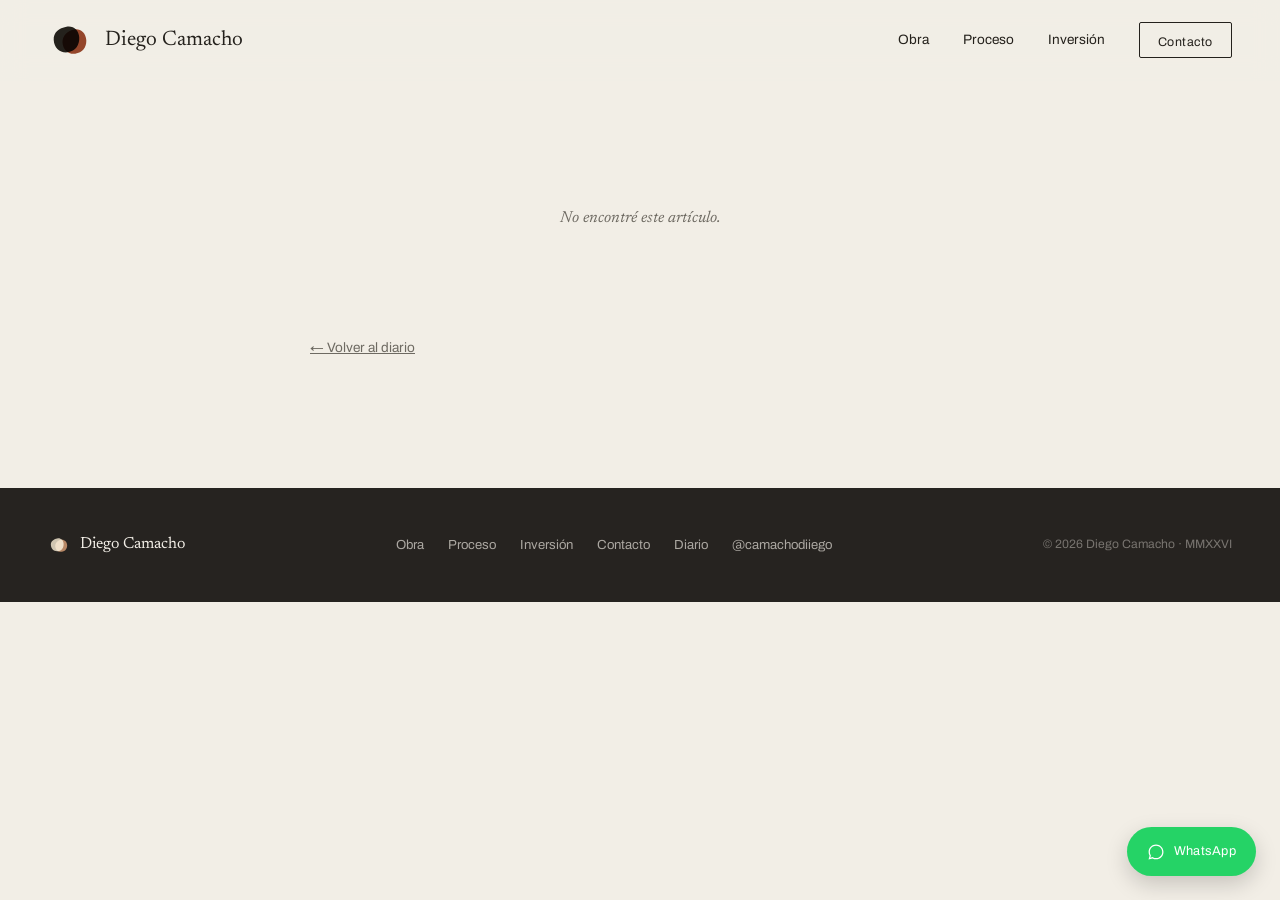
==== commit 3ca7fbf2: "Add files via upload" ====
--- a/diario-post.html
+++ b/diario-post.html
@@ -48,4 +48,4 @@
     <span class="footer-credit">© 2026 Diego Camacho · MMXXVI</span>
   </div>
 </footer>
-</body></html>+<a class="wa-float" id="waFloat" data-site-wa data-wa-msg="Hola, vi tu portafolio y tengo una duda." href="#" target="_blank"><svg viewBox="0 0 24 24" fill="currentColor"><path d="M12.04 2c-5.46 0-9.91 4.45-9.91 9.91 0 1.75.46 3.45 1.32 4.95L2.05 22l5.25-1.38c1.45.79 3.08 1.21 4.74 1.21 5.46 0 9.91-4.45 9.91-9.91S17.5 2 12.04 2zm0 18.15c-1.48 0-2.93-.4-4.2-1.15l-.3-.18-3.12.82.83-3.04-.2-.31a8.21 8.21 0 01-1.26-4.38c0-4.54 3.7-8.24 8.25-8.24 4.54 0 8.24 3.7 8.24 8.24 0 4.55-3.7 8.24-8.24 8.24z"/></svg><span>WhatsApp</span></a></body></html>
--- a/assets/style.css
+++ b/assets/style.css
@@ -18,21 +18,27 @@
 .eyebrow.muted{color:var(--gris)}
 .muted{color:var(--gris)}
 
-/* ===================== PRELOADER (solo un fundido — el logo no se anima) ===================== */
-.preloader{position:fixed;inset:0;z-index:1000;background:var(--papel);display:flex;align-items:center;justify-content:center;transition:opacity .9s var(--ease),visibility .9s var(--ease)}
+/* ===================== PRELOADER (fundido deliberado — el símbolo nunca se anima) ===================== */
+.preloader{position:fixed;inset:0;z-index:1000;background:var(--nogal);display:flex;align-items:center;justify-content:center;transition:opacity 1s var(--ease),visibility 1s var(--ease)}
 .preloader.done{opacity:0;visibility:hidden;pointer-events:none}
+.preloader-inner{display:flex;flex-direction:column;align-items:center;gap:22px}
 .preloader-mark{opacity:0;transition:opacity 1s var(--ease)}
 .preloader.ready .preloader-mark{opacity:1}
-.preloader-mark svg{width:46px;height:46px}
+.preloader-mark svg{width:40px;height:40px}
+.preloader-name{font-family:Newsreader,serif;font-weight:300;font-size:clamp(1.7rem,4.6vw,2.5rem);color:var(--papel);opacity:0;transform:translateY(8px) scale(.98);transition:opacity 1.1s var(--ease) .25s,transform 1.1s var(--ease) .25s}
+.preloader.ready .preloader-name{opacity:1;transform:translateY(0) scale(1)}
+.preloader-rule{width:64px;height:1px;background:rgba(242,238,230,.25);position:relative;overflow:hidden}
+.preloader-rule::after{content:'';position:absolute;inset:0;background:var(--cobre);width:0%;transition:width 1.6s var(--ease) .4s}
+.preloader.ready .preloader-rule::after{width:100%}
 
 /* ===================== NAV ===================== */
 header{position:fixed;top:0;left:0;right:0;z-index:100;background:rgba(242,238,230,.86);backdrop-filter:blur(12px);transition:border-color .3s}
 header{border-bottom:1px solid transparent}
 header.scrolled{border-bottom-color:var(--linea)}
-.nav{display:flex;align-items:center;justify-content:space-between;padding:20px clamp(20px,4.5vw,48px);max-width:1280px;margin:0 auto}
-.logo{display:flex;align-items:center;gap:11px;text-decoration:none}
-.logo-mark{width:30px;height:30px;flex-shrink:0}
-.logo-text{font-family:Newsreader,serif;font-weight:400;font-size:1.08rem;color:var(--tinta)}
+.nav{display:flex;align-items:center;justify-content:space-between;padding:18px clamp(20px,4.5vw,48px);max-width:1280px;margin:0 auto}
+.logo{display:flex;align-items:center;gap:13px;text-decoration:none}
+.logo-mark{width:44px;height:44px;flex-shrink:0}
+.logo-text{font-family:Newsreader,serif;font-weight:400;font-size:1.32rem;color:var(--tinta)}
 .nav-links{display:flex;align-items:center;gap:34px;list-style:none;font-size:.85rem}
 .nav-links a{text-decoration:none;position:relative;padding-bottom:5px;color:var(--tinta)}
 .nav-links a::after{content:'';position:absolute;left:0;bottom:0;width:0;height:1px;background:var(--tinta);transition:width .3s var(--ease)}
@@ -50,23 +56,33 @@
   .hamburger{display:flex}
 }
 
-/* ===================== HERO ===================== */
-.hero{min-height:100vh;display:flex;flex-direction:column;justify-content:center;padding:150px 0 70px}
-.hero .wrap{width:100%}
-.hero-top{opacity:0;transform:translateY(16px);transition:opacity .9s var(--ease) .15s,transform .9s var(--ease) .15s}
+/* ===================== HERO — nameplate oscuro + imagen a sangre completa ===================== */
+.hero-name{background:var(--nogal);color:var(--hueso);padding:148px 0 0;text-align:left}
+.hero-name .wrap{padding-bottom:54px}
+.hero-top{opacity:0;transform:translateY(16px);transition:opacity .95s var(--ease) .1s,transform .95s var(--ease) .1s}
 .hero.in .hero-top{opacity:1;transform:translateY(0)}
-.hero h1{font-size:clamp(3rem,9vw,7.25rem);font-weight:300;color:var(--tinta);letter-spacing:-.015em}
-.hero h1 .sub{display:block;font-size:.34em;margin-top:.15em}
-.hero-line{display:flex;align-items:center;gap:20px;margin:32px 0 30px;opacity:0;transform:translateY(14px);transition:opacity .9s var(--ease) .35s,transform .9s var(--ease) .35s}
+.hero h1{font-size:clamp(3.4rem,10.5vw,8.2rem);font-weight:300;color:var(--papel);letter-spacing:-.015em}
+.hero h1 .sub{display:block;font-size:.3em;margin-top:.22em;color:var(--cobre);font-style:italic}
+.hero-line{display:flex;align-items:center;gap:18px;margin:30px 0 26px;opacity:0;transform:translateY(12px);transition:opacity .9s var(--ease) .3s,transform .9s var(--ease) .3s}
 .hero.in .hero-line{opacity:1;transform:translateY(0)}
-.hero-line .rule{flex:0 0 auto;width:44px;height:1px;background:var(--linea);position:relative}
-.hero-line svg{width:20px;height:20px;flex-shrink:0}
-.hero p.lede{max-width:560px;font-size:clamp(16px,2vw,19px);color:#3a3630;opacity:0;transform:translateY(14px);transition:opacity .9s var(--ease) .5s,transform .9s var(--ease) .5s}
+.hero-line .rule{flex:0 0 auto;width:40px;height:1px;background:rgba(242,238,230,.22)}
+.hero-line svg{width:18px;height:18px;flex-shrink:0}
+.hero p.lede{max-width:520px;font-size:clamp(15px,1.8vw,18px);color:var(--hueso);opacity:0;transform:translateY(12px);transition:opacity .9s var(--ease) .42s,transform .9s var(--ease) .42s}
 .hero.in p.lede{opacity:1;transform:translateY(0)}
-.hero-meta{display:flex;gap:38px;flex-wrap:wrap;margin-top:44px;font-size:12px;letter-spacing:.05em;color:var(--gris);opacity:0;transform:translateY(14px);transition:opacity .9s var(--ease) .65s,transform .9s var(--ease) .65s}
-.hero.in .hero-meta{opacity:1;transform:translateY(0)}
-.hero-meta div span{display:block;font-family:Newsreader,serif;font-size:16px;color:var(--tinta);margin-top:4px}
-@media(max-width:720px){.hero{padding:126px 0 56px}.hero-meta{gap:26px}}
+.hero-actions{display:flex;align-items:center;gap:28px;flex-wrap:wrap;margin-top:34px;opacity:0;transform:translateY(12px);transition:opacity .9s var(--ease) .54s,transform .9s var(--ease) .54s}
+.hero.in .hero-actions{opacity:1;transform:translateY(0)}
+.hero-cta{display:inline-flex;align-items:center;gap:10px;background:var(--barro);color:#fff;text-decoration:none;font-size:.84rem;letter-spacing:.03em;padding:15px 26px;border-radius:2px;transition:background .3s var(--ease),transform .25s var(--ease)}
+.hero-cta:hover{background:#a9502f;transform:translateY(-2px)}
+.hero-cta svg{width:16px;height:16px}
+.hero-meta{display:flex;gap:34px;flex-wrap:wrap;font-size:11.5px;letter-spacing:.05em;color:#a39c90}
+.hero-meta div span{display:block;font-family:Newsreader,serif;font-size:14px;color:var(--hueso);margin-top:3px}
+@media(max-width:720px){.hero-name{padding:120px 0 0}.hero-actions{flex-direction:column;align-items:flex-start;gap:22px}}
+
+.hero-image{position:relative;left:50%;right:50%;margin-left:-50vw;margin-right:-50vw;width:100vw;height:clamp(360px,72vh,760px);overflow:hidden;background:repeating-linear-gradient(135deg,var(--lino) 0 2px,var(--papel) 2px 16px)}
+.hero-image img{width:100%;height:100%;object-fit:cover;display:block}
+.hero-image .ph{position:absolute;inset:18px;border:1.5px dashed #b9ae98;display:flex;flex-direction:column;align-items:center;justify-content:center;gap:14px;color:var(--gris)}
+.hero-image .ph svg{width:34px;height:34px;opacity:.7}
+.hero-image .ph span{font-family:Newsreader,serif;font-style:italic;font-size:1.05rem;text-align:center;max-width:360px;padding:0 20px}
 
 /* ===================== REVEAL genérico (secciones estáticas) ===================== */
 .reveal{opacity:0;transform:translateY(24px);transition:opacity .8s var(--ease),transform .8s var(--ease)}
@@ -83,12 +99,13 @@
 
 /* ===================== OBRA — galería envolvente ===================== */
 #obra{padding-top:clamp(60px,8vw,100px)}
-.obra-grid{display:grid;grid-template-columns:repeat(3,1fr);gap:clamp(16px,2.2vw,30px);margin-top:8px}
+.obra-grid{display:grid;grid-template-columns:repeat(3,1fr);gap:clamp(26px,3.4vw,48px);margin-top:8px}
 @media(max-width:900px){.obra-grid{grid-template-columns:repeat(2,1fr)}}
 @media(max-width:600px){.obra-grid{grid-template-columns:1fr}}
 .obra-piece{opacity:0;transform:translateY(22px);transition:opacity .8s var(--ease),transform .8s var(--ease)}
 .obra-piece.visible{opacity:1;transform:translateY(0)}
-.obra-piece .frame{position:relative;aspect-ratio:4/5;overflow:hidden;background:repeating-linear-gradient(135deg,var(--lino) 0 2px,var(--papel) 2px 14px);cursor:zoom-in}
+.obra-piece .frame{position:relative;aspect-ratio:4/5;overflow:hidden;background:repeating-linear-gradient(135deg,var(--lino) 0 2px,var(--papel) 2px 14px);cursor:zoom-in;border:1.5px dashed transparent}
+.obra-piece .frame.is-ph{border-color:#b9ae98}
 .obra-piece.wide{grid-column:span 2}
 .obra-piece.wide .frame{aspect-ratio:16/10}
 @media(max-width:600px){.obra-piece.wide{grid-column:span 1}}
@@ -96,7 +113,10 @@
 .obra-piece .veil{position:absolute;inset:0;background:var(--barro);opacity:0;mix-blend-mode:multiply;transition:opacity .5s var(--ease);pointer-events:none}
 .obra-piece:hover .frame img{transform:scale(1.05)}
 .obra-piece:hover .veil{opacity:.14}
-.obra-piece .ph-label{position:absolute;inset:0;display:flex;align-items:center;justify-content:center;font-family:Newsreader,serif;font-style:italic;color:var(--gris);font-size:.95rem;text-align:center;padding:0 20px}
+.obra-piece .ph-label{position:absolute;inset:14px;display:flex;flex-direction:column;align-items:center;justify-content:center;gap:9px;text-align:center;padding:0 14px}
+.obra-piece .ph-label svg{width:22px;height:22px;color:var(--gris);opacity:.7}
+.obra-piece .ph-label .pht{font-family:Newsreader,serif;font-style:italic;color:var(--tinta);font-size:.92rem}
+.obra-piece .ph-label .phs{font-size:9px;letter-spacing:.07em;text-transform:uppercase;color:var(--gris)}
 .obra-ficha{margin-top:13px;display:flex;justify-content:space-between;align-items:baseline;gap:10px}
 .obra-ficha .t{font-family:Newsreader,serif;font-size:1.02rem;color:var(--tinta)}
 .obra-ficha .ctx{font-size:10px;letter-spacing:.12em;text-transform:uppercase;color:var(--gris);display:block;margin-top:2px}
@@ -136,7 +156,16 @@
 .inv-card p{color:rgba(242,238,230,.68);font-size:.88rem;margin-bottom:26px;min-height:70px}
 .inv-card .price{font-family:Newsreader,serif;font-size:1.3rem;color:var(--papel)}
 .inv-card .price small{display:block;font-family:Archivo;font-size:11px;color:rgba(242,238,230,.5);margin-top:3px;font-weight:400;letter-spacing:.02em}
+.inv-card .inv-link{display:inline-flex;align-items:center;gap:7px;margin-top:16px;font-size:.78rem;color:var(--cobre);text-decoration:none;border-bottom:1px solid rgba(201,138,94,.4);padding-bottom:3px;transition:border-color .25s,gap .25s}
+.inv-card .inv-link:hover{gap:10px;border-color:var(--cobre)}
 .inv-foot{text-align:center;margin-top:30px;font-size:12.5px;color:rgba(242,238,230,.5)}
+
+/* ===================== WHATSAPP FLOTANTE ===================== */
+.wa-float{position:fixed;bottom:24px;right:24px;z-index:200;display:flex;align-items:center;gap:9px;background:#25D366;color:#fff;text-decoration:none;padding:14px 20px;border-radius:999px;font-size:.8rem;letter-spacing:.02em;box-shadow:0 8px 22px rgba(0,0,0,.18);opacity:0;transform:translateY(14px);transition:opacity .5s var(--ease),transform .35s var(--ease)}
+.wa-float.shown{opacity:1;transform:translateY(0)}
+.wa-float:hover{transform:scale(1.05)}
+.wa-float svg{width:18px;height:18px;flex-shrink:0}
+@media(max-width:720px){.wa-float span{display:none}.wa-float{padding:14px}}
 
 /* ===================== SOBRE MÍ ===================== */
 .sobre-grid{display:grid;grid-template-columns:.8fr 1.2fr;gap:clamp(30px,6vw,80px);align-items:center}
@@ -146,6 +175,7 @@
 .sobre-text p{color:#3a3630;margin-bottom:18px;max-width:540px;font-size:1rem}
 .sobre-quote{margin-top:26px;padding-left:22px;border-left:2px solid var(--barro)}
 .sobre-quote p{font-family:Newsreader,serif;font-style:italic;color:var(--barro);font-size:1.2rem;line-height:1.5;max-width:420px}
+.trust-line{font-size:.86rem;color:var(--gris);margin-top:22px;line-height:1.7}
 
 /* ===================== CONTACTO ===================== */
 .contacto{background:var(--nogal);color:var(--hueso);text-align:center}
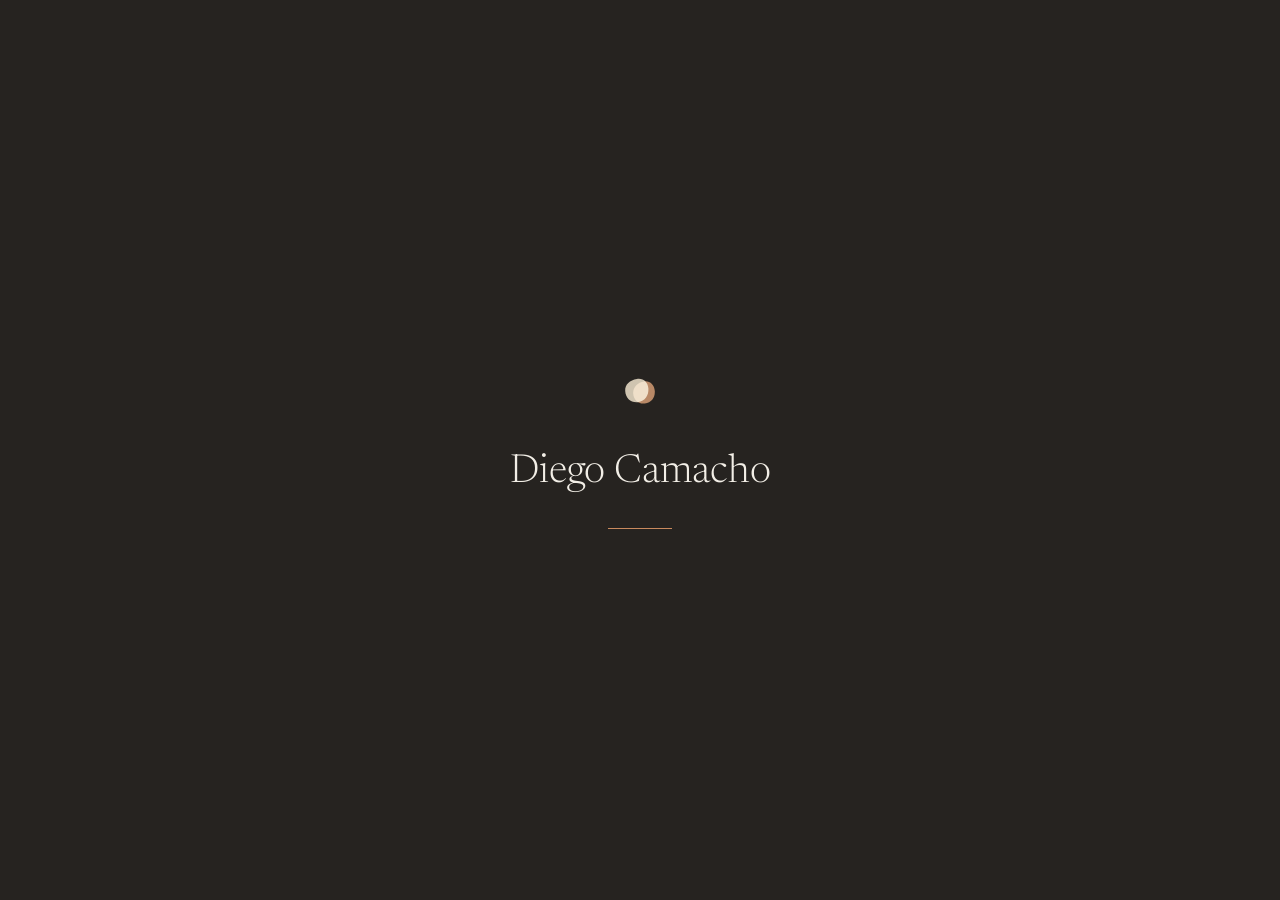
==== commit 1ee1d04b: "Add files via upload" ====
--- a/diario-post.html
+++ b/diario-post.html
@@ -8,6 +8,13 @@
 <link rel="canonical" href="https://www.diegocamacho.mx/diario-post.html">
 <link rel="icon" href="assets/favicon.ico">
 <link rel="apple-touch-icon" href="assets/apple-touch-icon.png">
+<meta property="og:type" content="website">
+<meta property="og:title" content="Diario — Diego Camacho">
+<meta property="og:description" content="Artículo del diario de Diego Camacho.">
+<meta property="og:locale" content="es_MX">
+<script type="application/ld+json">
+{ "@context":"https://schema.org","@type":"Person","name":"Diego Camacho","jobTitle":"Fotógrafo y director audiovisual comercial","description":"Firma audiovisual de autor con operación de productora en Guadalajara. 16 años dirigiendo imagen para marcas.","url":"https://www.diegocamacho.mx/","address":{"@type":"PostalAddress","addressLocality":"Guadalajara","addressRegion":"Jalisco","addressCountry":"MX"} }
+</script>
 <link rel="preconnect" href="https://fonts.googleapis.com">
 <link rel="preconnect" href="https://fonts.gstatic.com" crossorigin>
 <link href="https://fonts.googleapis.com/css2?family=Newsreader:ital,opsz,wght@0,6..72,300;0,6..72,400;1,6..72,300;1,6..72,400&family=Archivo:wght@400;500;600;700&display=swap" rel="stylesheet">
@@ -15,37 +22,33 @@
 <script defer src="assets/app.js"></script>
 </head>
 <body>
-<header id="header">
+<div class="preloader" id="preloader"><div class="preloader-inner"><div class="preloader-mark"><svg viewBox="0 0 100 100" xmlns="http://www.w3.org/2000/svg"><path d="M42,20 C58,17 70,28 71,44 C72,61 63,76 45,78 C27,80 14,68 13,50 C12,33 25,23 42,20 Z" fill="#CFC4B0"/><path d="M60,26 C75,24 86,35 87,50 C88,66 79,79 62,81 C46,83 34,72 33,56 C32,41 44,28 60,26 Z" fill="#C98A5E" opacity="0.85" style="mix-blend-mode:screen"/></svg></div><div class="preloader-name">Diego Camacho</div><div class="preloader-rule"></div></div></div><header id="header">
   <nav class="nav">
-    <a href="#top" class="logo" aria-label="Diego Camacho — inicio"><span class="logo-mark"><svg viewBox="0 0 100 100" xmlns="http://www.w3.org/2000/svg"><path d="M42,20 C58,17 70,28 71,44 C72,61 63,76 45,78 C27,80 14,68 13,50 C12,33 25,23 42,20 Z" fill="#24211C"/><path d="M60,26 C75,24 86,35 87,50 C88,66 79,79 62,81 C46,83 34,72 33,56 C32,41 44,28 60,26 Z" fill="#9C4A2F" style="mix-blend-mode:multiply"/></svg></span><span class="logo-text">Diego Camacho</span></a>
-    <ul class="nav-links">
-      <li><a href="#obra">Obra</a></li>
-      <li><a href="#proceso">Proceso</a></li>
-      <li><a href="#inversion">Inversión</a></li>
-      <li><a class="nav-cta" href="#contacto">Contacto</a></li>
-    </ul>
+    <a href="index.html" class="logo" aria-label="Diego Camacho — inicio"><span class="logo-mark"><svg viewBox="0 0 100 100" xmlns="http://www.w3.org/2000/svg"><path d="M42,20 C58,17 70,28 71,44 C72,61 63,76 45,78 C27,80 14,68 13,50 C12,33 25,23 42,20 Z" fill="#24211C"/><path d="M60,26 C75,24 86,35 87,50 C88,66 79,79 62,81 C46,83 34,72 33,56 C32,41 44,28 60,26 Z" fill="#9C4A2F" style="mix-blend-mode:multiply"/></svg></span><span class="logo-text">Diego Camacho</span></a>
+    <ul class="nav-links"><li><a href="index.html#trabajo">Trabajo</a></li><li><a href="index.html#proceso">Proceso</a></li><li><a href="index.html#servicios">Servicios</a></li><li><a href="diario.html" class="active">Diario</a></li><li><a class="nav-cta" href="index.html#contacto">Contacto</a></li></ul>
     <button class="hamburger" id="hamburger" aria-label="Abrir menú" aria-expanded="false"><span></span><span></span><span></span></button>
   </nav>
 </header>
 <div class="mobile-menu" id="mobileMenu">
-  <a href="#obra">Obra</a><a href="#proceso">Proceso</a><a href="#inversion">Inversión</a>
-  <a class="nav-cta" href="#contacto">Contacto</a>
+  <a href="index.html#trabajo">Trabajo</a><a href="index.html#proceso">Proceso</a><a href="index.html#servicios">Servicios</a><a href="diario.html">Diario</a>
+  <a class="nav-cta" href="index.html#contacto">Contacto</a>
 </div>
-<main><section style="padding-top:150px"><div class="wrap">
+<main>
+<section style="padding-top:150px"><div class="wrap">
   <div id="postRoot"><p class="muted" style="text-align:center;font-family:Newsreader,serif;font-style:italic">Cargando…</p></div>
   <p style="max-width:660px;margin:46px auto 0"><a href="diario.html" style="font-size:.85rem;color:var(--gris)">← Volver al diario</a></p>
-</div></section></main><footer>
+</div></section>
+</main><footer>
   <div class="wrap footer-row">
     <div class="footer-brand"><svg viewBox="0 0 100 100" xmlns="http://www.w3.org/2000/svg"><path d="M42,20 C58,17 70,28 71,44 C72,61 63,76 45,78 C27,80 14,68 13,50 C12,33 25,23 42,20 Z" fill="#CFC4B0"/><path d="M60,26 C75,24 86,35 87,50 C88,66 79,79 62,81 C46,83 34,72 33,56 C32,41 44,28 60,26 Z" fill="#C98A5E" opacity="0.85" style="mix-blend-mode:screen"/></svg>Diego Camacho</div>
     <ul class="footer-links">
-      <li><a href="#obra">Obra</a></li>
-      <li><a href="#proceso">Proceso</a></li>
-      <li><a href="#inversion">Inversión</a></li>
-      <li><a href="#contacto">Contacto</a></li>
+      <li><a href="index.html#trabajo">Trabajo</a></li>
+      <li><a href="index.html#servicios">Servicios</a></li>
       <li><a href="diario.html">Diario</a></li>
       <li><a href="https://instagram.com/camachodiiego" target="_blank">@camachodiiego</a></li>
     </ul>
     <span class="footer-credit">© 2026 Diego Camacho · MMXXVI</span>
   </div>
 </footer>
-<a class="wa-float" id="waFloat" data-site-wa data-wa-msg="Hola, vi tu portafolio y tengo una duda." href="#" target="_blank"><svg viewBox="0 0 24 24" fill="currentColor"><path d="M12.04 2c-5.46 0-9.91 4.45-9.91 9.91 0 1.75.46 3.45 1.32 4.95L2.05 22l5.25-1.38c1.45.79 3.08 1.21 4.74 1.21 5.46 0 9.91-4.45 9.91-9.91S17.5 2 12.04 2zm0 18.15c-1.48 0-2.93-.4-4.2-1.15l-.3-.18-3.12.82.83-3.04-.2-.31a8.21 8.21 0 01-1.26-4.38c0-4.54 3.7-8.24 8.25-8.24 4.54 0 8.24 3.7 8.24 8.24 0 4.55-3.7 8.24-8.24 8.24z"/></svg><span>WhatsApp</span></a></body></html>+<a class="wa-float" id="waFloat" data-site-wa data-wa-msg="Hola, vi tu portafolio y tengo una duda." href="#" target="_blank"><svg viewBox="0 0 24 24" fill="currentColor"><path d="M12.04 2c-5.46 0-9.91 4.45-9.91 9.91 0 1.75.46 3.45 1.32 4.95L2.05 22l5.25-1.38c1.45.79 3.08 1.21 4.74 1.21 5.46 0 9.91-4.45 9.91-9.91S17.5 2 12.04 2zm0 18.15c-1.48 0-2.93-.4-4.2-1.15l-.3-.18-3.12.82.83-3.04-.2-.31a8.21 8.21 0 01-1.26-4.38c0-4.54 3.7-8.24 8.25-8.24 4.54 0 8.24 3.7 8.24 8.24 0 4.55-3.7 8.24-8.24 8.24z"/></svg><span>WhatsApp</span></a>
+</body></html>
--- a/assets/style.css
+++ b/assets/style.css
@@ -32,9 +32,9 @@
 .preloader.ready .preloader-rule::after{width:100%}
 
 /* ===================== NAV ===================== */
-header{position:fixed;top:0;left:0;right:0;z-index:100;background:rgba(242,238,230,.86);backdrop-filter:blur(12px);transition:border-color .3s}
-header{border-bottom:1px solid transparent}
-header.scrolled{border-bottom-color:var(--linea)}
+#header{position:fixed;top:0;left:0;right:0;z-index:100;background:rgba(242,238,230,.86);backdrop-filter:blur(12px);transition:border-color .3s}
+#header{border-bottom:1px solid transparent}
+#header.scrolled{border-bottom-color:var(--linea)}
 .nav{display:flex;align-items:center;justify-content:space-between;padding:18px clamp(20px,4.5vw,48px);max-width:1280px;margin:0 auto}
 .logo{display:flex;align-items:center;gap:13px;text-decoration:none}
 .logo-mark{width:44px;height:44px;flex-shrink:0}
@@ -89,6 +89,151 @@
 .reveal.visible{opacity:1;transform:translateY(0)}
 .reveal-fb{opacity:0;transform:translateY(20px);transition:opacity .9s var(--ease),transform .9s var(--ease)}
 .reveal-fb.visible{opacity:1;transform:translateY(0)}
+
+/* ===================== INTRO CTA (tras el hero) ===================== */
+.intro-cta{text-align:center;padding-top:clamp(60px,9vw,100px)}
+.intro-cta p{max-width:520px;margin:0 auto 24px;font-size:1.05rem;color:#3a3630}
+.intro-cta .hero-cta{background:var(--barro);color:#fff}
+
+/* ===================== TEASERS (home tipo McCurry) ===================== */
+.teaser-head{display:flex;align-items:baseline;justify-content:space-between;flex-wrap:wrap;gap:16px;margin-bottom:40px}
+.teaser-head h2{font-size:clamp(1.8rem,3.6vw,2.7rem)}
+.teaser-view{display:inline-flex;align-items:center;gap:8px;font-size:.8rem;letter-spacing:.05em;text-decoration:none;color:var(--tinta);border-bottom:1px solid var(--tinta);padding-bottom:4px;white-space:nowrap;transition:gap .3s var(--ease),color .3s,border-color .3s}
+.teaser-view:hover{gap:12px;color:var(--barro);border-color:var(--barro)}
+
+.works-teaser{display:flex;gap:30px;flex-wrap:wrap}
+.works-teaser a{font-family:Newsreader,serif;font-style:italic;font-size:clamp(1.3rem,2.6vw,1.9rem);color:var(--gris);text-decoration:none;transition:color .3s}
+.works-teaser a:hover{color:var(--barro)}
+
+.services-teaser{display:grid;grid-template-columns:1fr 1fr;gap:20px}
+@media(max-width:720px){.services-teaser{grid-template-columns:1fr}}
+.services-teaser .frame{aspect-ratio:4/5;position:relative;overflow:hidden;background:repeating-linear-gradient(135deg,var(--lino) 0 2px,var(--papel) 2px 16px)}
+.services-teaser .frame img{width:100%;height:100%;object-fit:cover}
+
+.blog-teaser{display:grid;grid-template-columns:repeat(3,1fr);gap:26px}
+@media(max-width:860px){.blog-teaser{grid-template-columns:1fr 1fr}}
+@media(max-width:560px){.blog-teaser{grid-template-columns:1fr}}
+.blog-teaser a{text-decoration:none;color:var(--tinta)}
+.blog-teaser .frame{aspect-ratio:4/5;overflow:hidden;background:var(--lino);margin-bottom:14px}
+.blog-teaser .frame img{width:100%;height:100%;object-fit:cover;transition:transform .6s var(--ease)}
+.blog-teaser a:hover .frame img{transform:scale(1.05)}
+.blog-teaser h3{font-size:1.1rem;font-weight:400}
+
+.about-teaser{display:grid;grid-template-columns:1fr 1fr;gap:clamp(30px,6vw,70px);align-items:center}
+@media(max-width:860px){.about-teaser{grid-template-columns:1fr}}
+.about-teaser .frame{aspect-ratio:4/5;background:var(--nogal);border-radius:2px;display:flex;align-items:center;justify-content:center}
+.about-teaser .frame svg{width:56px;height:56px}
+.about-teaser .lines h2{font-size:clamp(1.8rem,3.6vw,2.9rem);line-height:1.28}
+.about-teaser .teaser-view{margin-top:26px}
+
+/* ===================== CIERRE — nombre gigante repetido ===================== */
+.closing-name{text-align:center;padding:clamp(50px,8vw,90px) 0 clamp(30px,5vw,50px);background:var(--nogal)}
+.closing-name h2{color:var(--papel);font-size:clamp(3rem,11vw,9rem);font-weight:300;letter-spacing:-.01em;line-height:1}
+
+/* ===================== TABS DE CATEGORÍA (página Trabajo) ===================== */
+.cat-tabs{display:flex;gap:8px;flex-wrap:wrap;margin-bottom:44px}
+.cat-tab{padding:9px 18px;border-radius:999px;font-size:.8rem;background:transparent;border:1px solid var(--linea);color:var(--gris);cursor:pointer;transition:.25s}
+.cat-tab.active{background:var(--tinta);color:var(--papel);border-color:var(--tinta)}
+.cat-tab:hover:not(.active){border-color:var(--tinta);color:var(--tinta)}
+
+/* ===================== MARQUESINA ===================== */
+.marquee{border-top:1px solid var(--linea);border-bottom:1px solid var(--linea);padding:20px 0;overflow:hidden;white-space:nowrap;background:var(--papel)}
+.marquee-track{display:inline-flex;gap:56px;animation:scroll-left 34s linear infinite;font-size:.76rem;letter-spacing:.16em;text-transform:uppercase;color:var(--gris)}
+.marquee-track span{display:inline-flex;align-items:center;gap:56px}
+.marquee-track span::after{content:'—';color:var(--barro)}
+@keyframes scroll-left{from{transform:translateX(0)}to{transform:translateX(-50%)}}
+.marquee.dark{background:var(--nogal);border-color:#3a352f}
+.marquee.dark .marquee-track{color:#8a8279}
+.marquee.dark .marquee-track span::after{color:var(--cobre)}
+
+/* ===================== PORTADAS (grid de categorías con hover) ===================== */
+.covers{display:grid;grid-template-columns:repeat(2,1fr);gap:22px;margin-top:8px}
+@media(max-width:900px){.covers{grid-template-columns:1fr}}
+.cover{position:relative;display:block;text-decoration:none;overflow:hidden;border-radius:3px;background:var(--nogal);aspect-ratio:3/2}
+.cover-img{position:absolute;inset:0;overflow:hidden;background:var(--lino)}
+.cover-img img{width:100%;height:100%;object-fit:cover;transform:scale(1.03);filter:saturate(.94) brightness(.86);transition:transform 1.1s var(--ease),filter 1.1s var(--ease)}
+.cover:hover .cover-img img{transform:scale(1.08);filter:saturate(1.02) brightness(.72)}
+.cover::after{content:'';position:absolute;inset:0;background:linear-gradient(to top,rgba(21,20,15,.72) 0%,rgba(21,20,15,.12) 45%,rgba(21,20,15,0) 70%);pointer-events:none}
+.cover-meta{position:absolute;inset:0;z-index:2;display:flex;flex-direction:column;justify-content:flex-end;padding:28px 30px;color:var(--papel)}
+.cover-line{display:flex;flex-direction:column;gap:5px;transform:translateY(8px);transition:transform .6s var(--ease)}
+.cover:hover .cover-line{transform:translateY(0)}
+.cover-group{font-size:.7rem;letter-spacing:.18em;text-transform:uppercase;color:var(--papel);opacity:.78}
+.cover-client{font-family:Newsreader,serif;font-size:clamp(1.3rem,2.2vw,1.8rem);font-weight:500;line-height:1.12;color:var(--papel)}
+.cover-cta{display:inline-flex;align-items:center;gap:9px;margin-top:14px;font-size:.72rem;letter-spacing:.1em;text-transform:uppercase;color:var(--papel);padding-bottom:4px;border-bottom:1px solid rgba(242,238,230,.5);opacity:0;transform:translateY(10px);transition:opacity .5s var(--ease),transform .5s var(--ease)}
+.cover:hover .cover-cta{opacity:1;transform:translateY(0)}
+.cover-cta .arrow{display:inline-block;transition:transform .4s var(--ease)}
+.cover:hover .cover-cta .arrow{transform:translateX(5px)}
+.cover .ph-label{position:absolute;inset:0;display:flex;flex-direction:column;align-items:center;justify-content:center;gap:9px;color:var(--hueso);z-index:1}
+.cover .ph-label svg{width:22px;height:22px;opacity:.6}
+.cover .ph-label .pht{font-family:Newsreader,serif;font-style:italic;font-size:.95rem}
+.cover .ph-label .phs{font-size:9px;letter-spacing:.07em;text-transform:uppercase;opacity:.7}
+
+/* ===================== TIRA HORIZONTAL ===================== */
+.featured{margin-top:50px}
+.featured-strip{display:flex;gap:13px;overflow-x:auto;overflow-y:hidden;padding:6px 2px 16px;scroll-snap-type:x mandatory;-webkit-overflow-scrolling:touch;scrollbar-width:thin;scrollbar-color:var(--linea) transparent}
+.featured-strip::-webkit-scrollbar{height:6px}
+.featured-strip::-webkit-scrollbar-thumb{background:var(--linea);border-radius:999px}
+.fphoto{position:relative;flex:0 0 auto;width:270px;height:340px;border-radius:3px;overflow:hidden;background:var(--lino);scroll-snap-align:start;text-decoration:none}
+.fphoto img{width:100%;height:100%;object-fit:cover;filter:saturate(.94) brightness(.94);transition:transform 1s var(--ease),filter 1s var(--ease)}
+.fphoto:hover img{transform:scale(1.06);filter:saturate(1.03) brightness(.82)}
+.fphoto::after{content:'';position:absolute;inset:0;background:linear-gradient(to top,rgba(36,33,28,.62),rgba(36,33,28,0) 50%);opacity:0;transition:opacity .4s var(--ease)}
+.fphoto:hover::after{opacity:1}
+.fphoto-tag{position:absolute;left:14px;bottom:14px;z-index:2;font-size:.64rem;letter-spacing:.06em;text-transform:uppercase;color:var(--papel);opacity:0;transform:translateY(8px);transition:opacity .4s var(--ease),transform .4s var(--ease)}
+.fphoto:hover .fphoto-tag{opacity:1;transform:translateY(0)}
+.fphoto.is-ph{display:flex;align-items:center;justify-content:center;background:repeating-linear-gradient(135deg,var(--lino) 0 2px,var(--papel) 2px 14px);border:1.5px dashed #b9ae98}
+.featured-foot{display:flex;justify-content:space-between;align-items:center;margin-top:16px;flex-wrap:wrap;gap:14px}
+.featured-hint{font-size:.66rem;letter-spacing:.12em;text-transform:uppercase;color:var(--gris)}
+@media(max-width:720px){.fphoto{width:220px;height:290px}.featured-hint{display:none}}
+
+/* ===================== TESTIMONIOS (honesto: solo reales) ===================== */
+.testimonials-grid{display:grid;grid-template-columns:repeat(3,1fr);gap:1px;background:var(--linea);border:1px solid var(--linea)}
+@media(max-width:900px){.testimonials-grid{grid-template-columns:1fr}}
+.testimonial{background:var(--papel);padding:36px 32px;display:flex;flex-direction:column;justify-content:space-between}
+.testimonial blockquote{font-family:Newsreader,serif;font-size:1.12rem;font-weight:400;line-height:1.5;margin-bottom:26px;font-style:italic}
+.testimonial-author{display:flex;align-items:center;gap:13px;font-size:.85rem}
+.testimonial-author .avatar{width:38px;height:38px;border-radius:50%;background:var(--tinta);color:var(--papel);display:flex;align-items:center;justify-content:center;font-family:Newsreader,serif;font-weight:500;flex-shrink:0}
+.testimonial-author span{color:var(--gris);display:block;font-size:.78rem;margin-top:2px}
+.testimonials-empty{grid-column:1/-1;text-align:center;padding:50px 28px;font-family:Newsreader,serif;font-style:italic;color:var(--gris);background:var(--papel)}
+
+/* ===================== TABLERO "ARMA TU PROYECTO" (sin precios) ===================== */
+.build-field{position:relative;height:300px;margin:8px 0 50px;border:1px solid var(--linea);border-radius:3px;background:linear-gradient(var(--linea) 1px,transparent 1px) 0 0/100% 32px,linear-gradient(90deg,var(--linea) 1px,transparent 1px) 0 0/32px 100%,var(--crema);overflow:hidden;touch-action:none;user-select:none}
+.build-hint{position:absolute;top:16px;left:20px;z-index:1;font-size:.64rem;letter-spacing:.14em;text-transform:uppercase;color:var(--gris);pointer-events:none;display:flex;align-items:center;gap:8px}
+.build-hint svg{width:14px;height:14px}
+.build-zone{position:absolute;top:50%;left:50%;transform:translate(-50%,-50%);width:180px;height:180px;border-radius:50%;border:2px dashed var(--linea);display:flex;align-items:center;justify-content:center;pointer-events:none;background:var(--mix,rgba(156,74,47,0));transition:border-color .3s var(--ease),box-shadow .4s var(--ease),background .6s;animation:zone-pulse 2.6s var(--ease) infinite}
+@keyframes zone-pulse{0%,100%{box-shadow:0 0 0 0 rgba(156,74,47,0)}50%{box-shadow:0 0 0 12px rgba(156,74,47,.05)}}
+.build-zone.hot{border-color:var(--barro);border-style:solid;animation:none;box-shadow:0 0 0 14px rgba(156,74,47,.08)}
+.build-zone.filled{border-style:solid;animation:none}
+.build-zone span{font-family:Newsreader,serif;font-style:italic;font-size:1.15rem;color:var(--gris);transition:opacity .3s;text-align:center;line-height:1.2;padding:0 14px;mix-blend-mode:difference}
+.build-zone.filled span{opacity:0}
+.build-count{position:absolute;top:50%;left:50%;transform:translate(-50%,-50%);font-size:.66rem;letter-spacing:.1em;text-transform:uppercase;color:#fff;mix-blend-mode:difference;opacity:0;transition:opacity .4s;pointer-events:none;text-align:center}
+.build-zone.filled~.build-count{opacity:1}
+.chip{position:absolute;left:var(--x);top:var(--y);font-size:.78rem;letter-spacing:.05em;padding:9px 17px 9px 30px;border:1px solid var(--linea);border-radius:999px;background:var(--papel);color:var(--tinta);white-space:nowrap;cursor:grab;z-index:2;box-shadow:0 1px 0 rgba(36,33,28,.06);transition:box-shadow .25s var(--ease);animation:chip-bob 6s ease-in-out infinite;animation-delay:var(--d);will-change:transform,left,top;touch-action:none}
+.chip::before{content:'';position:absolute;left:12px;top:50%;transform:translateY(-50%);width:10px;height:10px;border-radius:50%;background:var(--c,var(--barro))}
+.chip:hover{box-shadow:0 6px 18px rgba(36,33,28,.14)}
+.chip.dragging{cursor:grabbing;z-index:10;animation:none;box-shadow:0 14px 34px rgba(36,33,28,.2);transform:scale(1.04)}
+.chip.placed{animation:none}
+@keyframes chip-bob{0%,100%{transform:translateY(0)}50%{transform:translateY(-11px)}}
+@media(max-width:720px){.build-field{height:220px;touch-action:auto}.build-zone,.build-hint{display:none}.chip{cursor:default}}
+
+.quote-grid{display:grid;grid-template-columns:1.2fr 1fr;gap:48px;align-items:start}
+@media(max-width:1100px){.quote-grid{grid-template-columns:1fr}}
+.quote-list{list-style:none;display:grid;gap:26px}
+.quote-list li{display:flex;gap:18px;align-items:flex-start}
+@media(max-width:720px){.quote-list li{flex-direction:column;gap:6px}}
+.quote-num{font-size:.76rem;letter-spacing:.08em;color:var(--barro);flex-shrink:0;padding-top:4px}
+.quote-list h4{font-family:Newsreader,serif;font-weight:500;font-size:1.08rem;margin-bottom:5px}
+.quote-list p{color:var(--gris);font-size:.9rem;max-width:420px}
+.quote-card{border:1px solid var(--linea);border-radius:3px;padding:38px 34px;background:var(--nogal);color:var(--papel);position:sticky;top:110px}
+@media(max-width:1100px){.quote-card{position:relative;top:0}}
+.quote-card h3{font-size:1.6rem;margin-bottom:14px;color:var(--papel);font-weight:500}
+.quote-card>p{color:rgba(242,238,230,.62);font-size:.9rem;margin-bottom:26px}
+.package-list{list-style:none;display:grid;gap:13px;margin-bottom:28px}
+.package-list li{display:flex;gap:11px;align-items:flex-start;font-size:.87rem;color:rgba(242,238,230,.85)}
+.package-list li::before{content:'';flex-shrink:0;width:7px;height:7px;margin-top:6px;background:var(--cobre);border-radius:50%}
+.package-cta{display:inline-flex;align-items:center;justify-content:center;gap:9px;text-decoration:none;font-size:.76rem;letter-spacing:.08em;text-transform:uppercase;padding:17px;border:1px solid var(--papel);border-radius:2px;color:var(--papel);width:100%;transition:all .35s var(--ease)}
+.package-cta:hover{background:var(--barro);border-color:var(--barro)}
+.quote-note{display:block;margin-top:16px;text-align:center;font-size:.8rem;color:rgba(242,238,230,.5)}
+.quote-note a{color:var(--papel);text-decoration:underline}
 
 /* ===================== SECCIÓN GENÉRICA ===================== */
 section{padding:clamp(70px,10vw,130px) 0}
